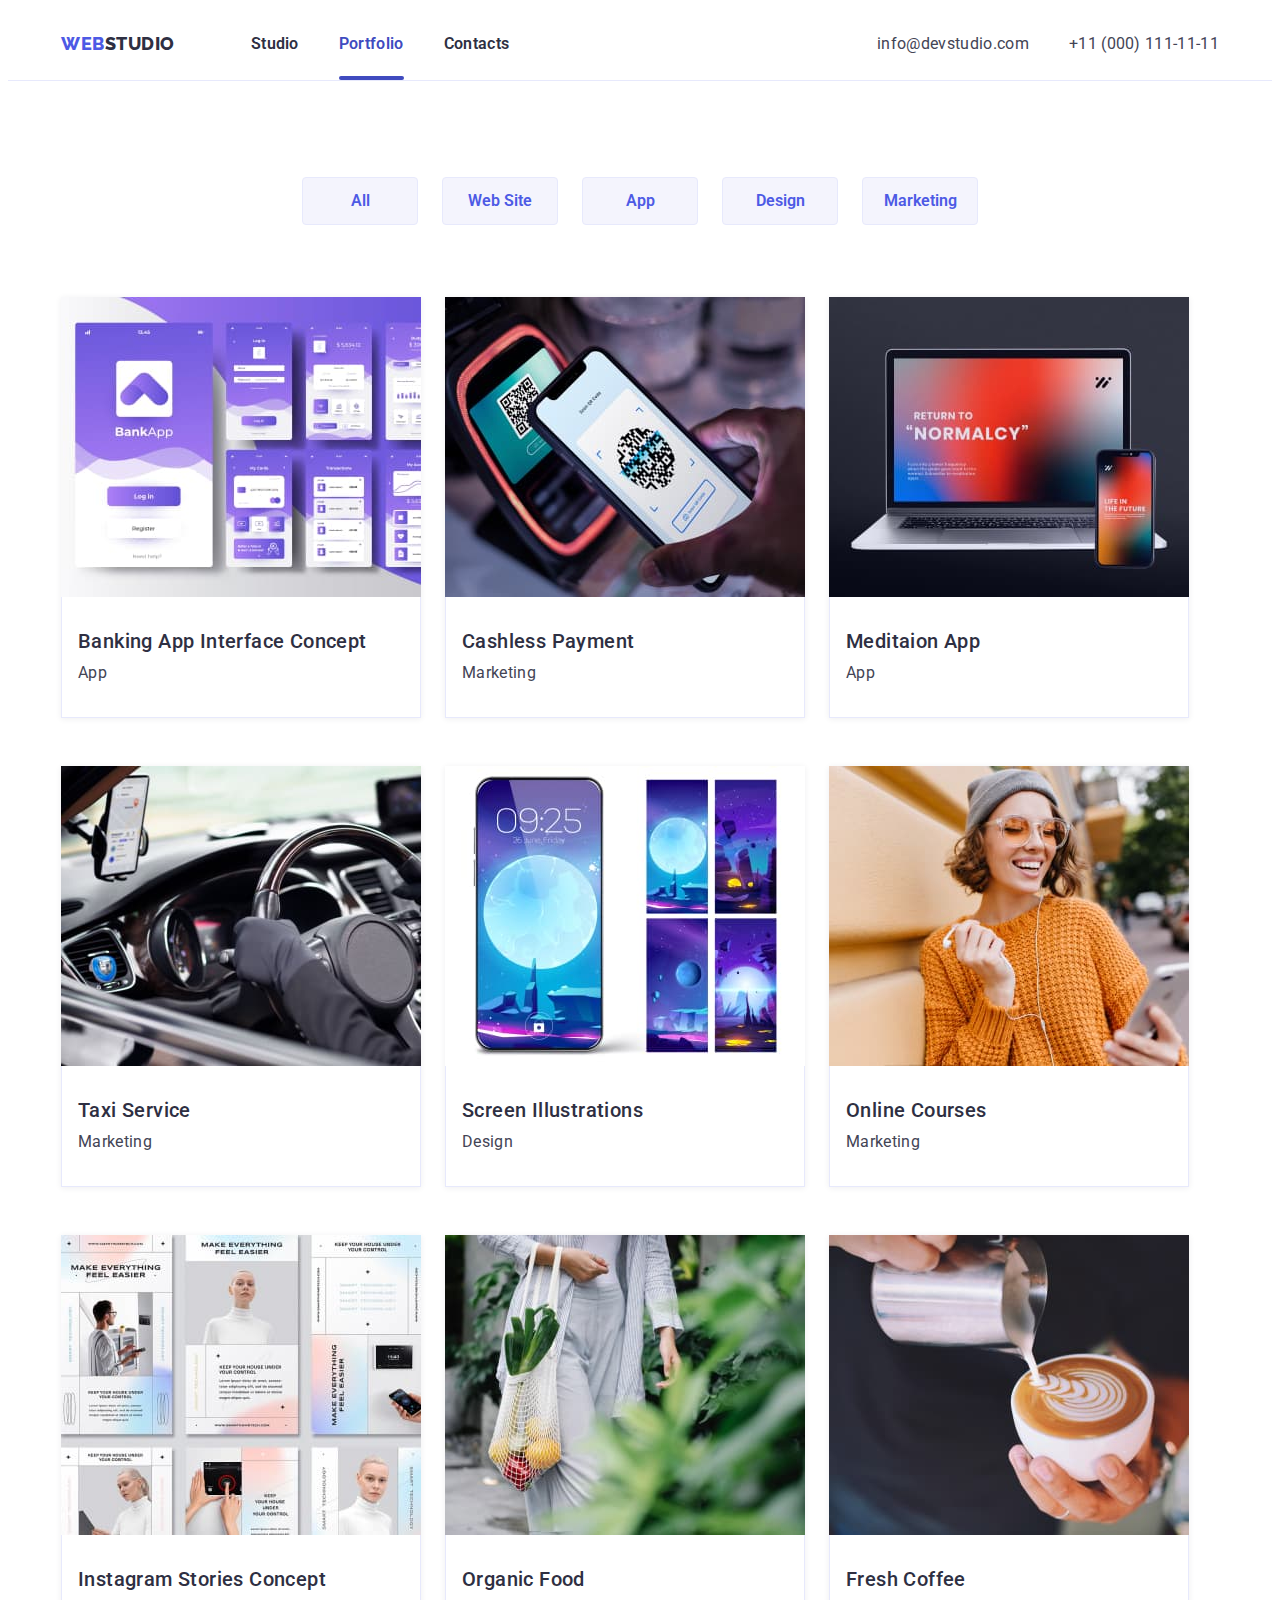
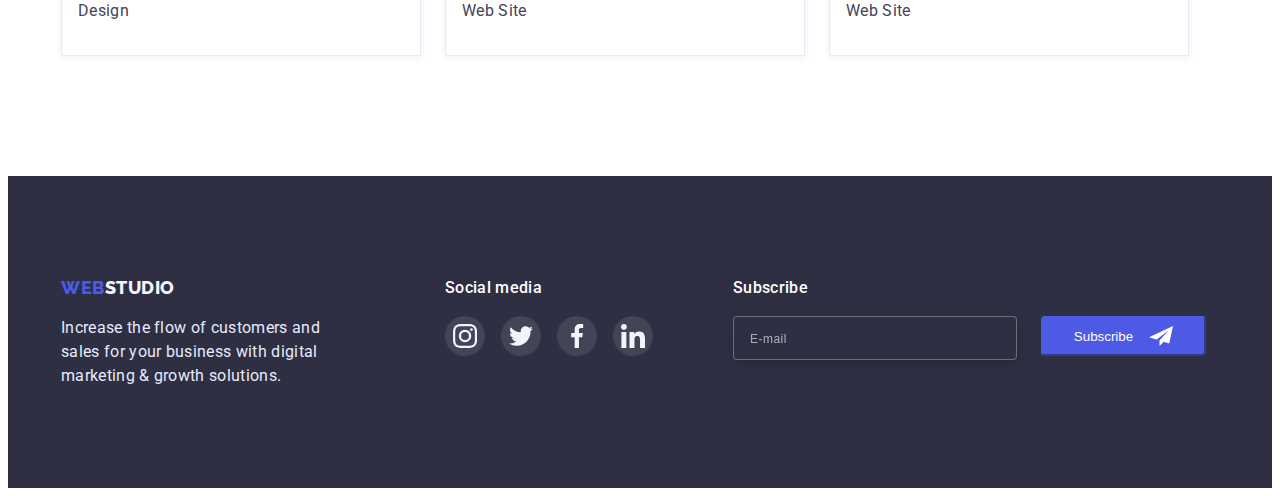
==== portfolio.html @ 74d28a70 "Initial commit" ====
<!DOCTYPE html>
<html lang="en">
  <head>
    <meta charset="UTF-8" />
    <meta http-equiv="X-UA-Compatible" content="IE=edge" />
    <meta name="viewport" content="width=device-width, initial-scale=1.0" />
    <title>Portfolio</title>
    <link rel="preconnect" href="https://fonts.googleapis.com" />
    <link rel="preconnect" href="https://fonts.gstatic.com" crossorigin />
    <link
      href="https://fonts.googleapis.com/css2?family=Raleway:wght@800&family=Roboto:wght@400;500;700;900&display=swap"
      rel="stylesheet"
    />
    <link
      rel="stylesheet"
      href="https://cdnjs.cloudflare.com/ajax/libs/modern-normalize/1.1.0/modern-normalize.min.css"
      integrity="sha512-wpPYUAdjBVSE4KJnH1VR1HeZfpl1ub8YT/NKx4PuQ5NmX2tKuGu6U/JRp5y+Y8XG2tV+wKQpNHVUX03MfMFn9Q=="
      crossorigin="anonymous"
      referrerpolicy="no-referrer"
    />
    <link rel="stylesheet" href="./css/styles.css" />
  </head>
  <body class="page-body">
    <header class="page-header">
      <div class="container header-box">
        <nav class="nav-list">
          <a class="logo-link link" href="./index.html"
            >Web<span class="studio-logo">Studio</span>
          </a>
          <ul class="header-list list">
            <li class="item"><a class="header-link link" href="./index.html">Studio</a></li>
            <li class="item">
              <a class="header-link link current" href="./portfolio.html">Portfolio</a>
            </li>
            <li class="item"><a class="header-link link" href="">Contacts</a></li>
          </ul>
        </nav>
        <ul class="header-list list">
          <li class="item">
            <a class="header-link-adress link" href="mailto:info@devstudio.com"
              >info@devstudio.com</a
            >
          </li>
          <li class="item">
            <a class="header-link-adress link" href="tel:110001111111">+11 (000) 111-11-11</a>
          </li>
        </ul>
      </div>
    </header>
    <main class="main-portfolio">
      <section class="portfolio">
        <div class="container">
          <h1 class="visually-hidden">Our Portfolio</h1>
          <ul class="portfolio-list pl-btn list">
            <li class="item-btn"><button class="portfolio-btn" type="button">All</button></li>
            <li class="item-btn"><button class="portfolio-btn" type="button">Web Site</button></li>
            <li class="item-btn"><button class="portfolio-btn" type="button">App</button></li>
            <li class="item-btn"><button class="portfolio-btn" type="button">Design</button></li>
            <li class="item-btn"><button class="portfolio-btn" type="button">Marketing</button></li>
          </ul>
          <ul class="portfolio-list pl-card list">
            <li class="item-card">
              <div class="img-overlay">
                <img
                  class="img-item"
                  src="./images/portfolio1.jpg"
                  alt=""
                  width="360"
                  height="300"
                />
                <p class="animation-card-text">
                  14 Stylish and User-Friendly App Design Concepts · Task Manager App · Calorie
                  Tracker App · Exotic Fruit Ecommerce App · Cloud Storage App
                </p>
              </div>
              <div class="card-text">
                <h2 class="portfolio-pgf">Banking App Interface Concept</h2>
                <p class="portfolio-text">App</p>
              </div>
            </li>
            <li class="item-card">
              <div class="img-overlay">
                <img
                  class="img-item"
                  src="./images/portfolio2.jpg"
                  alt=""
                  width="360"
                  height="300"
                />
                <p class="animation-card-text">
                  14 Stylish and User-Friendly App Design Concepts · Task Manager App · Calorie
                  Tracker App · Exotic Fruit Ecommerce App · Cloud Storage App
                </p>
              </div>
              <div class="card-text">
                <h2 class="portfolio-pgf">Cashless Payment</h2>
                <p class="portfolio-text">Marketing</p>
              </div>
            </li>
            <li class="item-card">
              <div class="img-overlay">
                <img
                  class="img-item"
                  src="./images/portfolio3.jpg"
                  alt=""
                  width="360"
                  height="300"
                />
                <p class="animation-card-text">
                  14 Stylish and User-Friendly App Design Concepts · Task Manager App · Calorie
                  Tracker App · Exotic Fruit Ecommerce App · Cloud Storage App
                </p>
              </div>
              <div class="card-text">
                <h2 class="portfolio-pgf">Meditaion App</h2>
                <p class="portfolio-text">App</p>
              </div>
            </li>
            <li class="item-card">
              <div class="img-overlay">
                <img
                  class="img-item"
                  src="./images/portfolio4.jpg"
                  alt=""
                  width="360"
                  height="300"
                />
                <p class="animation-card-text">
                  14 Stylish and User-Friendly App Design Concepts · Task Manager App · Calorie
                  Tracker App · Exotic Fruit Ecommerce App · Cloud Storage App
                </p>
              </div>
              <div class="card-text">
                <h2 class="portfolio-pgf">Taxi Service</h2>
                <p class="portfolio-text">Marketing</p>
              </div>
            </li>
            <li class="item-card">
              <div class="img-overlay">
                <img
                  class="img-item"
                  src="./images/portfolio5.jpg"
                  alt=""
                  width="360"
                  height="300"
                />
                <p class="animation-card-text">
                  14 Stylish and User-Friendly App Design Concepts · Task Manager App · Calorie
                  Tracker App · Exotic Fruit Ecommerce App · Cloud Storage App
                </p>
              </div>
              <div class="card-text">
                <h2 class="portfolio-pgf">Screen Illustrations</h2>
                <p class="portfolio-text">Design</p>
              </div>
            </li>
            <li class="item-card">
              <div class="img-overlay">
                <img
                  class="img-item"
                  src="./images/portfolio6.jpg"
                  alt=""
                  width="360"
                  height="300"
                />
                <p class="animation-card-text">
                  14 Stylish and User-Friendly App Design Concepts · Task Manager App · Calorie
                  Tracker App · Exotic Fruit Ecommerce App · Cloud Storage App
                </p>
              </div>
              <div class="card-text">
                <h2 class="portfolio-pgf">Online Courses</h2>
                <p class="portfolio-text">Marketing</p>
              </div>
            </li>
            <li class="item-card">
              <div class="img-overlay">
                <img
                  class="img-item"
                  src="./images/portfolio7.jpg"
                  alt=""
                  width="360"
                  height="300"
                />
                <p class="animation-card-text">
                  14 Stylish and User-Friendly App Design Concepts · Task Manager App · Calorie
                  Tracker App · Exotic Fruit Ecommerce App · Cloud Storage App
                </p>
              </div>
              <div class="card-text">
                <h2 class="portfolio-pgf">Instagram Stories Concept</h2>
                <p class="portfolio-text">Design</p>
              </div>
            </li>
            <li class="item-card">
              <div class="img-overlay">
                <img
                  class="img-item"
                  src="./images/portfolio8.jpg"
                  alt=""
                  width="360"
                  height="300"
                />
                <p class="animation-card-text">
                  14 Stylish and User-Friendly App Design Concepts · Task Manager App · Calorie
                  Tracker App · Exotic Fruit Ecommerce App · Cloud Storage App
                </p>
              </div>
              <div class="card-text">
                <h2 class="portfolio-pgf">Organic Food</h2>
                <p class="portfolio-text">Web Site</p>
              </div>
            </li>
            <li class="item-card">
              <div class="img-overlay">
                <img
                  class="img-item"
                  src="./images/portfolio9.jpg"
                  alt=""
                  width="360"
                  height="300"
                />
                <p class="animation-card-text">
                  14 Stylish and User-Friendly App Design Concepts · Task Manager App · Calorie
                  Tracker App · Exotic Fruit Ecommerce App · Cloud Storage App
                </p>
              </div>
              <div class="card-text">
                <h2 class="portfolio-pgf">Fresh Coffee</h2>
                <p class="portfolio-text">Web Site</p>
              </div>
            </li>
          </ul>
        </div>
      </section>
    </main>
    <footer class="page-footer">
      <div class="container container-footer">
        <div class="footer-item">
          <a class="link link-footer" href="./index.html"
            >Web<span class="studio-logo-fot">Studio</span></a
          >
          <p class="footer-text">
            Increase the flow of customers and sales for your business with digital marketing &
            growth solutions.
          </p>
        </div>

        <div class="soc-box-footer">
          <h2 class="soc-text">Social media</h2>
          <ul class="team-list-link-footer list">
            <li class="list-item-svg-footer">
              <a class="list-link-svg-footer" href="">
                <svg class="team-svg-footer" width="24" height="24">
                  <use
                    class="team-svg-icon-footer"
                    href="./images/symbol-defs.svg#icon-instagram"
                  ></use>
                </svg>
              </a>
            </li>
            <li class="list-item-svg-footer">
              <a class="list-link-svg-footer" href="">
                <svg class="team-svg-footer" width="24" height="24">
                  <use
                    class="team-svg-icon-footer"
                    href="./images/symbol-defs.svg#icon-twitter"
                  ></use>
                </svg>
              </a>
            </li>
            <li class="list-item-svg-footer">
              <a class="list-link-svg-footer" href="">
                <svg class="team-svg-footer" width="24" height="24">
                  <use
                    class="team-svg-icon-footer"
                    href="./images/symbol-defs.svg#icon-facebook"
                  ></use>
                </svg>
              </a>
            </li>
            <li class="list-item-svg-footer">
              <a class="list-link-svg-footer" href="">
                <svg class="team-svg-footer" width="24" height="24">
                  <use
                    class="team-svg-icon-footer"
                    href="./images/symbol-defs.svg#icon-linkedin"
                  ></use>
                </svg>
              </a>
            </li>
          </ul>
        </div>
        <div class="sub-container">
          <form class="sub-form">
            <label for="subscribe" class="sub-text">Subscribe</label>
            <div class="sub-container-btn">
              <input
                type="email"
                class="sub-input"
                name="user-email"
                placeholder="E-mail"
                id="subscribe"
                required
              />
              <button class="sub-button" type="submit">
                Subscribe
                <svg class="sub-svg" width="24" height="24">
                  <use class="sub-use" href="./images/symbol-defs.svg#icon-frame"></use>
                </svg>
              </button>
            </div>
          </form>
        </div>
      </div>
    </footer>
  </body>
</html>
---- css/styles.css ----
:root {
  --main-light-color: #ffffff;
  --main-p-color: #434455;
  --main-text-color: #212121;
  --main-logo-color1: #2e2f42;
  --main-logo-color2: #4d5ae5;
  --main-hero-color: #2e2f42;
  --main-comand-bg-color: #f4f4fd;
  --main-button-color: #4d5ae5;
  --main-box-shadow-color: rgba(0, 0, 0, 0.15);
  /* --main-contact-color: rgba(255, 255, 255, 0.6); */
  --footer-text-color: #e7e9fc;
  --main-btn-color-2: #404bbf;
  --main-border-header: #e7e9fc;
  --main-item-color: #8e8f99;
  --timing-function: cubic-bezier(0.4, 0, 0.2, 1);
}

p,
h1,
h2,
h3,
h4,
h5,
h6 {
  margin: 0;
}

ul,
ol {
  margin: 0;
  padding: 0;
  letter-spacing: none;
}

img {
  display: block;
  max-width: 100%;
  height: auto;
}

button {
  cursor: pointer;
}

.list {
  list-style: none;
}

.link {
  text-decoration: none;
  transition: color 250ms var(--timing-function);
}
.link:hover,
.link:focus {
  color: var(--main-btn-color-2);
}

/* body */
.page-body {
  font-family: 'Roboto', sans-serif;
  color: var(--main-p-color);
  background-color: var(--main-light-color);
}
/* header */
.container {
  width: 1158px;
  padding-left: 15px;
  padding-right: 15px;
  margin: 0 auto;
}

.header-box {
  display: flex;
  align-items: center;
  margin-left: auto;
  justify-content: space-between;
}

.logo-link {
  font-family: 'Raleway', sans-serif;
  font-weight: 800;
  font-size: 18px;
  line-height: 1.33;
  display: flex;
  letter-spacing: 0.03em;
  text-transform: uppercase;
  color: var(--main-logo-color2);
  margin-right: 76px;
}

.studio-logo {
  color: var(--main-logo-color1);
}
.studio-logo-fot {
  color: var(--main-comand-bg-color);
}
.page-header {
  border-bottom: 1px solid var(--main-border-header);
}
.nav-list {
  display: flex;
  align-items: center;
}
.logo-link {
  padding-top: 24px;
  padding-bottom: 24px;
}
.header-list {
  display: flex;
  justify-content: space-between;
}

.item:not(:last-child) {
  margin-right: 40px;
}
.header-link {
  font-weight: 600;
  font-size: 16px;
  line-height: 1.5;
  letter-spacing: 0.02em;
  color: var(--main-logo-color1);
  flex: none;
  order: 1;
  flex-grow: 0;
  display: block;
  padding-top: 24px;
  padding-bottom: 24px;
  position: relative;
}

.header-link.current {
  color: var(--main-btn-color-2);
}

.header-link.current::after {
  content: '';
  width: 100%;
  height: 4px;

  background-color: var(--main-btn-color-2);
  display: block;
  border-radius: 2px;
  position: absolute;
  left: 0;
  bottom: 0;
}

.header-link-adress {
  font-weight: 400;
  font-size: 16px;
  line-height: 1.5;
  letter-spacing: 0.02em;
  color: var(--main-p-color);
  display: block;
  padding-top: 24px;
  padding-bottom: 24px;
}

/* main */

.hero {
  padding-top: 188px;
  padding-bottom: 188px;
  max-width: 1440px;
  height: 600px;
  margin: 0 auto;
  background-image: linear-gradient(rgba(46, 47, 66, 0.7), rgba(46, 47, 66, 0.7)),
    url(../images/hero-image.jpg);
  background-repeat: no-repeat;
  background-size: cover;
  background-position: center;
}
.hero-title {
  font-weight: 500;
  font-size: 56px;
  line-height: 1.07;

  color: var(--main-light-color);

  margin-bottom: 48px;
  margin-left: auto;
  margin-right: auto;
  width: 494px;

  text-align: center;
  letter-spacing: 0.02em;
}

.hero-btn {
  font-family: inherit;
  background: var(--main-button-color);
  box-shadow: 0px 4px 4px rgba(0, 0, 0, 0.15);
  border-radius: 4px;

  font-weight: 600;
  font-size: 16px;
  line-height: 1.19;
  display: flex;
  align-items: center;

  letter-spacing: 0.04em;
  color: var(--main-light-color);
  flex: none;
  order: 0;
  flex-grow: 0;

  display: flex;
  flex-direction: row;
  align-items: flex-start;
  padding: 16px 32px;
  gap: 10px;
  margin: 0 auto;

  border-color: var(--main-button-color);

  box-shadow: 0px 4px 4px rgba(0, 0, 0, 0.15);
  transition: background-color 250ms var(--timing-function), color 250ms var(--timing-function),
    box-shadow 250ms var(--timing-function), border-color 250ms var(--timing-function);
}
.hero-btn:hover,
.hero-btn:focus {
  background-color: var(--main-btn-color-2);
  color: var(--main-light-color);
  cursor: pointer;
  border-color: var(--main-btn-color-2);
  box-shadow: 0px 1px 6px rgba(46, 47, 66, 0.08), 0px 1px 1px rgba(46, 47, 66, 0.16),
    0px 2px 1px rgba(46, 47, 66, 0.08);
}

.hero-btn:active {
  background-color: var(--main-btn-color-2);
  border-color: var(--main-btn-color-2);
  box-shadow: 0px 4px 4px rgba(0, 0, 0, 0.15);
}

.values {
  padding-top: 120px;
  padding-bottom: 120px;
}

.values-container {
  margin: 0 auto;
}

.visually-hidden {
  position: absolute;
  white-space: nowrap;
  width: 1px;
  height: 1px;
  overflow: hidden;
  border: 0;
  padding: 0;
  clip: rect(0 0 0 0);
  clip-path: inset(50%);
  margin: -1px;
}
.values-list {
  display: flex;
  gap: 24px;
}
.valyes-paragraf {
  font-weight: 500;
  font-size: 20px;
  line-height: 1.2;
  letter-spacing: 0.02em;
  color: var(--main-logo-color1);
  flex: none;
  order: 0;
  flex-grow: 0;
  margin-bottom: 8px;
  margin-top: 8px;
}
.values-text {
  font-weight: 400;
  font-size: 16px;
  line-height: 1.5;
  letter-spacing: 0.02em;
  color: var(--main-p-color);
  flex: none;
  order: 1;
  flex-grow: 0;
  width: 264px;
}

.values-svg {
  width: 264px;
  height: 112px;
  left: 0px;
  top: 0px;
  background: var(--main-comand-bg-color);
  border-radius: 4px;
  margin: 0 auto;
  padding: 24px 102px;
}

.work {
  padding-bottom: 120px;
}
.work-title {
  font-weight: 600;
  font-size: 36px;
  line-height: 1.11;
  text-align: center;
  letter-spacing: 0.02em;
  text-transform: capitalize;
  color: var(--main-logo-color1);
  margin-bottom: 72px;
}
.work-list {
  display: flex;
  gap: 24px;
}
.team {
  background: var(--main-comand-bg-color);
  padding-top: 120px;
  padding-bottom: 120px;
}

.list-item {
  background-color: var(--main-light-color);
  box-shadow: 0px 1px 6px rgba(46, 47, 66, 0.08), 0px 1px 1px rgba(46, 47, 66, 0.16),
    0px 2px 1px rgba(46, 47, 66, 0.08);
  border-radius: 0px 0px 4px 4px;
}
.team-title {
  font-weight: 700;
  font-size: 36px;
  line-height: 1.11;
  text-align: center;
  letter-spacing: 0.02em;
  text-transform: capitalize;
  color: var(--main-logo-color1);
  margin-bottom: 72px;
}
.tem-list {
  display: flex;
  gap: 24px;
}
.team-paragraf {
  font-weight: 500;
  font-size: 20px;
  line-height: 1.2;
  letter-spacing: 0.02em;
  text-transform: capitalize;
  color: var(--main-logo-color1);
  margin-bottom: 8px;
}
.team-text {
  font-weight: 400;
  font-size: 16px;
  line-height: 1.5;
  letter-spacing: 0.02em;
  color: var(--main-p-color);
  margin-bottom: 8px;
}

.team-box {
  text-align: center;
  margin-top: 32px;
  margin-bottom: 32px;
}

.team-list-link {
  display: flex;
  justify-content: center;
  gap: 24px;
}

.list-item-svg {
  height: 40px;
  width: 40px;
}

.list-link-svg {
  width: 100%;
  height: 100%;
  border-radius: 50%;
  background-color: var(--main-button-color);
  display: flex;
  align-items: center;
  justify-content: center;
  transition: background-color 250ms var(--timing-function);
}

.list-link-svg:hover,
.list-link-svg:focus {
  background-color: var(--main-btn-color-2);
}

.customers {
  padding-top: 130px;
  padding-bottom: 120px;
}
.customers-title {
  font-weight: 700;
  font-size: 36px;
  line-height: 1.11;
  text-align: center;
  letter-spacing: 0.02em;
  text-transform: capitalize;
  color: var(--main-logo-color1);
  margin-bottom: 72px;
}
.customers-list {
  display: flex;
  justify-content: center;
  gap: 24px;
}
.customers-item {
  width: 168px;
  height: 88px;
}

.customers-link {
  width: 100%;
  height: 100%;
  display: flex;
  align-items: center;
  justify-content: center;
  fill: var(--main-item-color);
  transition: fill 250ms var(--timing-function), border-color 250ms var(--timing-function);
  border: 1px solid #8e8f99;
  border-radius: 4px;
}

.customers-link:hover,
.customers-link:focus {
  fill: var(--main-logo-color2);
  border: 1px solid var(--main-logo-color2);
}

/* footer */

.container-footer {
  display: flex;
}
.page-footer {
  background: var(--main-hero-color);
  padding-top: 100px;
  padding-bottom: 100px;
}

.link-footer {
  margin-bottom: 16px;
  font-family: 'Raleway', sans-serif;
  font-weight: 800;
  font-size: 18px;
  line-height: 1.33;
  display: flex;
  letter-spacing: 0.03em;
  text-transform: uppercase;
  color: var(--main-logo-color2);
}
.footer-text {
  font-weight: 400;
  font-size: 16px;
  line-height: 1.5;
  letter-spacing: 0.02em;
  color: var(--footer-text-color);
  width: 264px;
}

.soc-box-footer {
  margin-left: 120px;
}

.soc-text {
  font-weight: 500;
  font-size: 16px;
  line-height: 1.5;
  letter-spacing: 0.02em;
  color: var(--main-light-color);
  display: block;
  margin-bottom: 16px;
}

.team-list-link-footer {
  display: flex;
  justify-content: center;
  gap: 16px;
}

.list-item-svg-footer {
  height: 40px;
  width: 40px;
}

.list-link-svg-footer {
  width: 100%;
  height: 100%;
  border-radius: 50%;
  background-color: rgba(255, 255, 255, 0.1);
  display: flex;
  align-items: center;
  justify-content: center;
  transition: background-color 250ms var(--timing-function);
}

.list-link-svg-footer:hover,
.list-link-svg-footer:focus {
  background-color: #31d0aa;
}

.sub-text {
  font-style: normal;
  font-weight: 500;
  font-size: 16px;
  line-height: 1.5;
  letter-spacing: 0.02em;
  color: #ffffff;
  
}

.sub-container {
  margin-left: 80px;
}

.sub-input {
  width: 264px;
  height: 40px;
  border: 1px solid rgba(255, 255, 255, 0.3);
  filter: drop-shadow(0px 4px 4px rgba(0, 0, 0, 0.15));
  border-radius: 4px;
  background-color: var(--main-hero-color);
  outline: none;
  padding-left: 16px;
  color: #ffffff;
}

.sub-input::placeholder {
  font-style: normal;
  font-weight: 400;
  font-size: 12px;
  line-height: 24px;
  display: flex;
  align-items: center;
  letter-spacing: 0.04em;
  color: rgba(255, 255, 255, 0.6);
}

.sub-button {
  width: 165px;
  height: 40px;
  background: var(--main-button-color);
  border-color: var(--main-button-color);
  border-radius: 4px;
  color: #ffffff;
  fill: #ffffff;
  margin-left: 24px;
  display: flex;
  flex-direction: row;
  justify-content: center;
  align-items: center;
  gap: 16px;
  transition: background-color 250ms var(--timing-function),
    border-color 250ms var(--timing-function);
}

.sub-button:hover,
.sub-button:focus {
  background-color: var(--main-btn-color-2);
  cursor: pointer;
  border-color: var(--main-btn-color-2);
}

.sub-container-btn {
  display: flex;
  margin-top: 16px;
}

/* portfolio */

.portfolio {
  padding-top: 96px;
  padding-bottom: 120px;
}

.pl-btn {
  display: flex;

  justify-content: center;
  gap: 24px;
  margin-bottom: 72px;
}

.pl-card {
  display: flex;
  column-gap: 24px;
  row-gap: 48px;
  flex-wrap: wrap;
}

.portfolio-btn {
  font-family: inherit;
  background: var(--main-comand-bg-color);
  border-color: var(--main-comand-bg-color);
  border: 1px solid var(--main-border-header);
  border-radius: 4px;
  flex: none;
  order: 1;
  flex-grow: 0;
  color: var(--main-logo-color2);
  font-weight: 600;
  font-size: 16px;
  line-height: 1.5;

  display: flex;
  flex-direction: row;
  justify-content: center;
  align-items: center;
  padding: 12px 24px;

  width: 116px;
  height: 48px;
  transition: background-color 250ms var(--timing-function), color 250ms var(--timing-function),
    box-shadow 250ms var(--timing-function), border-color 250ms var(--timing-function);
}

.portfolio-btn:hover,
.portfolio-btn:focus {
  background-color: var(--main-button-color);
  color: var(--main-light-color);
  cursor: pointer;
  box-shadow: 0px 3px 1px rgba(0, 0, 0, 0.1), 0px 2px 1px rgba(0, 0, 0, 0.08),
    0px 2px 2px rgba(0, 0, 0, 0.12);
  border-color: var(--main-button-color);
}

.portfolio-pgf {
  font-weight: 500;
  font-size: 20px;
  line-height: 1.2;
  letter-spacing: 0.02em;
  color: var(--main-logo-color1);
  flex: none;
  order: 0;
  flex-grow: 0;
  margin-bottom: 8px;
}
.portfolio-text {
  font-weight: 400;
  font-size: 16px;
  line-height: 1.5;
  letter-spacing: 0.02em;
  color: var(--main-p-color);
  flex: none;
  order: 1;
  flex-grow: 0;
}

.item-card {
  background-color: --main-light-color;
  box-shadow: 0px 1px 6px rgba(46, 47, 66, 0.08);
  cursor: pointer;
  transition: box-shadow 250ms var(--timing-function);
}

.item-card:hover,
.item-card:focus {
  box-shadow: 0px 1px 6px rgba(46, 47, 66, 0.08), 0px 1px 1px rgba(46, 47, 66, 0.16),
    0px 2px 1px rgba(46, 47, 66, 0.08);
}

.img-overlay {
  position: relative;
  overflow: hidden;
}

.animation-card-text {
  font-style: normal;
  height: 100%;
  width: 100%;
  font-size: 16px;
  line-height: 1.5;
  letter-spacing: 0.02em;
  color: var(--main-comand-bg-color);

  position: absolute;
  left: 0px;
  top: 0px;

  background-color: var(--main-button-color);
  background-blend-mode: soft-light;
  mix-blend-mode: normal;
  padding-top: 40px;
  padding-left: 32px;
  padding-bottom: 164px;
  padding-right: 32px;
  transform: translateY(100%);
  transition: transform 250ms var(--timing-function);
}

.item-card:hover .animation-card-text {
  transform: translateY(0%);
}

.card-text {
  padding: 32px 16px;
  border: 1px solid var(--main-border-header);
  border-top: none;
}

.item-card .img-item {
  overflow: hidden;
}

/* модальне вікно */

.backdrop {
  position: fixed;
  top: 0;
  width: 100%;
  height: 100%;
  background: rgba(46, 47, 66, 0.4);
  transition: opacity 300ms linear, visibility 300ms linear;
}

.modal {
  position: absolute;
  top: 50%;
  left: 50%;
  width: 408px;
  min-height: 576px;
  background: #fcfcfc;
  box-shadow: 0px 1px 1px rgba(0, 0, 0, 0.14), 0px 1px 3px rgba(0, 0, 0, 0.12),
    0px 2px 1px rgba(0, 0, 0, 0.2);
  border-radius: 4px;
  transform: translate(-50%, -50%) scale(1);
  transition: transform 300ms linear;
  padding: 24px;
}

.backdrop.is-hidden .modal {
  transform: translate(-50%, -50%) scale(0);
}

.modal-close {
  background: #e7e9fc;
  border: 1px solid rgba(0, 0, 0, 0.1);
  border-radius: 50%;
  display: block;
  margin-left: auto;
  margin-bottom: 24px;
  display: flex;
  align-items: center;
  justify-content: center;
  width: 24px;
  height: 24px;
  transition: background-color 250ms var(--timing-function);
}

.modal-close:hover,
.modal-close:focus {
  background-color: var(--main-btn-color-2);
  border: none;
}

.modal-close:hover > .modal-svg {
  fill: #ffffff;
}

.modal-svg {
  fill: #000;
  transition: fill 250ms var(--timing-function);
}

.is-hidden {
  opacity: 0;
  visibility: hidden;
  pointer-events: none;
}

.modal-title {
  font-style: normal;
  font-weight: 500;
  font-size: 16px;
  line-height: 1.5;
  text-align: center;
  letter-spacing: 0.02em;
  color: var(--main-hero-color);
  margin-bottom: 14px;
}

.modal-field {
  margin-bottom: 8px;
}

.input-wrap {
  position: relative;
}

.modal-input {
  width: 100%;
  height: 40px;
  background-color: transparent;
  border: 1px solid rgba(33, 33, 33, 0.2);
  border-radius: 4px;
  padding-left: 38px;
  outline: none;
  transition: border-color 250ms var(--timing-function);
}

.modal-comet {
  width: 100%;
  height: 120px;
  background-color: transparent;
  border: 1px solid rgba(33, 33, 33, 0.2);
  border-radius: 4px;
  padding-left: 16px;
  padding-top: 8px;
  outline: none;
  resize: none;
  transition: border-color 250ms var(--timing-function);
}

.modal-comet::placeholder {
  font-size: 12px;
  line-height: 1.33;
  letter-spacing: 0.04em;
  color: rgba(117, 117, 117, 0.5);
}

.modal-input:focus {
  border-color: var(--main-button-color);
}

.modal-input:focus + .input-icon {
  fill: var(--main-button-color);
}

.modal-comet:focus {
  border-color: var(--main-button-color);
}

.input-icon {
  position: absolute;
  left: 16px;
  top: 50%;
  transform: translateY(-50%);
  transition: fill 250ms var(--timing-function);
}

.input-text {
  font-weight: 400;
  font-size: 12px;
  line-height: 1.33;
  letter-spacing: 0.04em;
  color: var(--main-item-color);
}

.input-item {
  display: inline-block;
  font-style: normal;
  font-weight: 400;
  font-size: 12px;
  line-height: 1.17;
  letter-spacing: 0.01em;
  color: var(--main-item-color);
  margin-bottom: 4px;
}

.accept-text {
  display: flex;
  align-items: center;
  font-style: normal;
  font-weight: 400;
  font-size: 12px;
  line-height: 1.33;
  letter-spacing: 0.04em;
  color: #757575;
  margin-bottom: 24px;
}

.accept-text-span {
  width: 16px;
  height: 16px;
  border: 1.25px solid #2e2f42;
  border-radius: 2px;
  display: flex;
  justify-content: center;
  align-items: center;
  margin-right: 8px;
  fill: transparent;
}

.accept-input:checked + .accept-text span {
  background-color: var(--main-btn-color-2);
  border: none;
  fill: var(--main-comand-bg-color);
}

.accept-link {
  margin-left: 5px;
  color: var(--main-button-color);
}

.container-modal-btn {
  display: flex;
  justify-content: center;
}

.modal-button {
  width: 169px;
  height: 56px;

  background: var(--main-button-color);
  box-shadow: 0px 4px 4px rgba(0, 0, 0, 0.15);
  border-radius: 4px;
  border-color: var(--main-button-color);

  font-style: normal;
  font-weight: 500;
  font-size: 16px;
  line-height: 1.5;
  display: flex;
  align-items: center;
  text-align: center;
  justify-content: center;
  letter-spacing: 0.04em;
  color: #ffffff;

  transition: background-color 250ms var(--timing-function), color 250ms var(--timing-function),
    box-shadow 250ms var(--timing-function), border-color 250ms var(--timing-function);
}

.modal-button:hover,
.modal-button:focus {
  background-color: var(--main-btn-color-2);
  color: var(--main-light-color);
  cursor: pointer;
  border-color: var(--main-btn-color-2);
  box-shadow: 0px 1px 6px rgba(46, 47, 66, 0.08), 0px 1px 1px rgba(46, 47, 66, 0.16),
    0px 2px 1px rgba(46, 47, 66, 0.08);
}
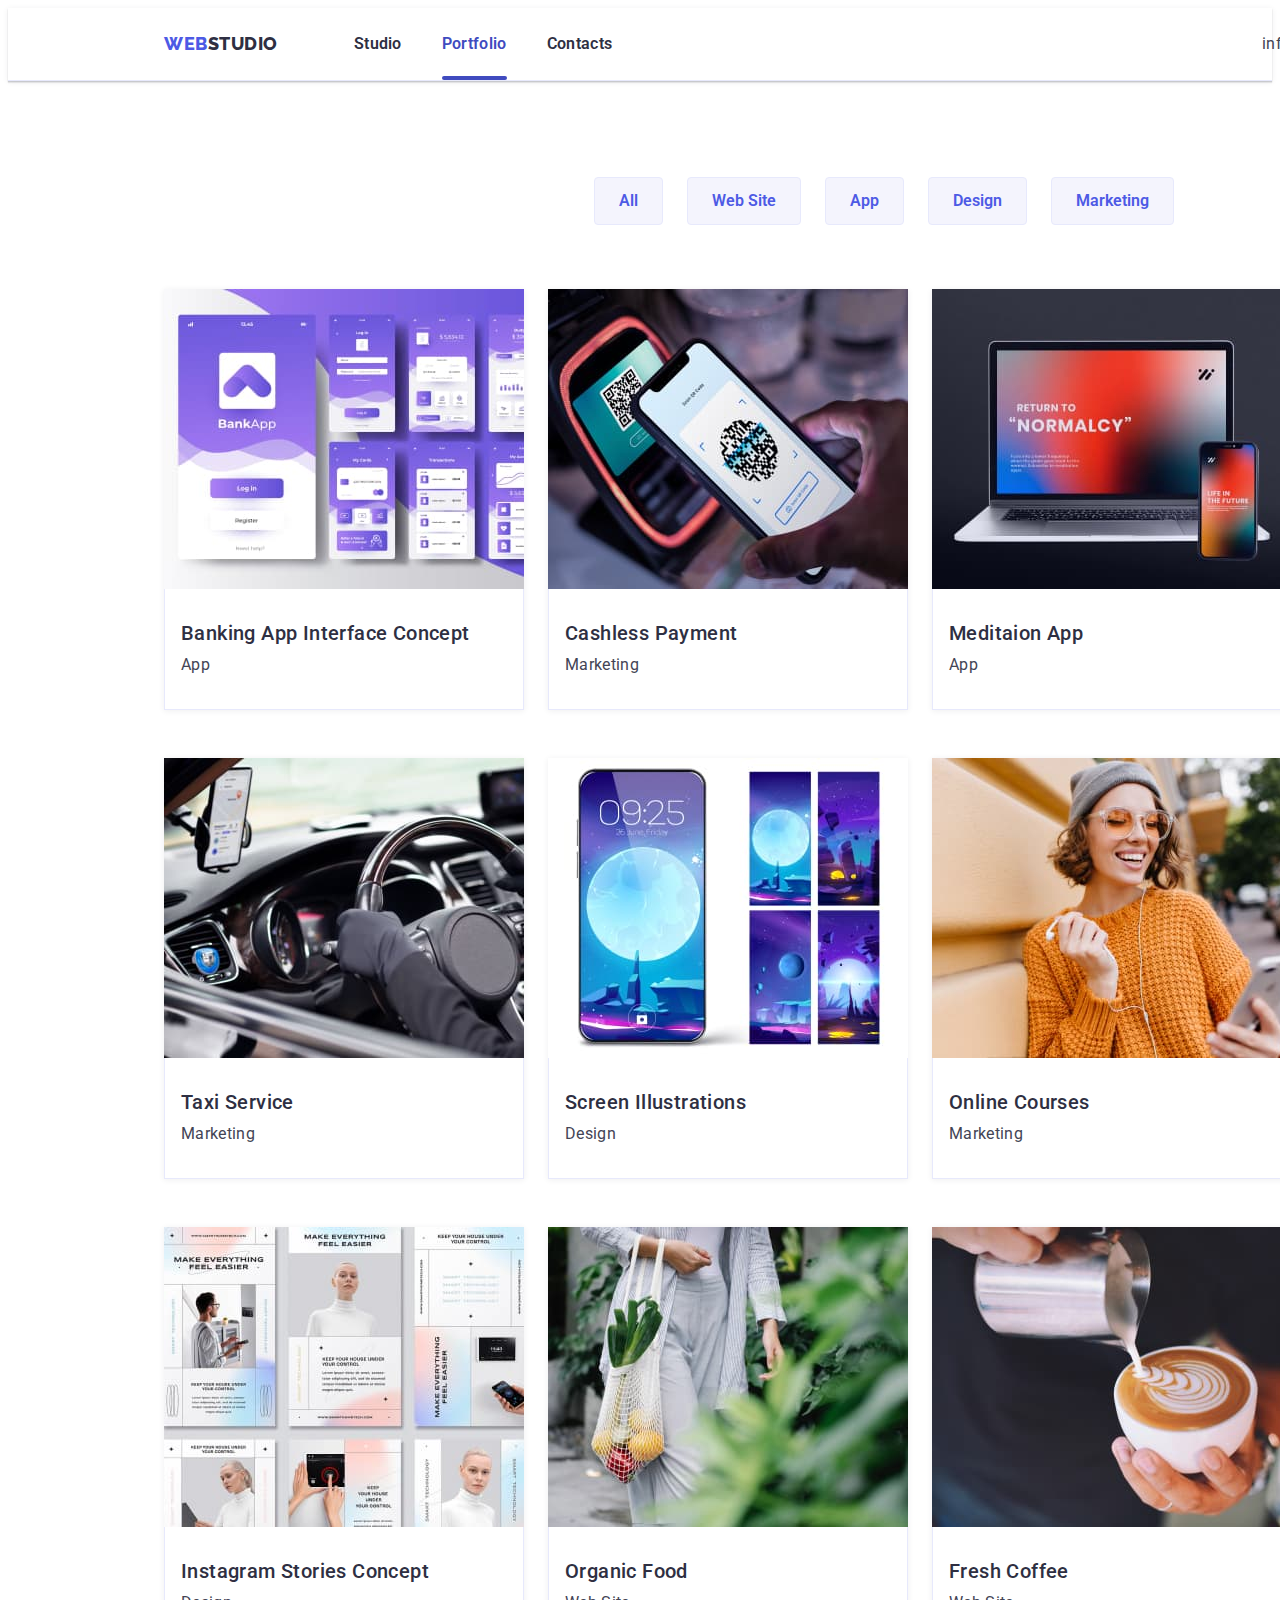
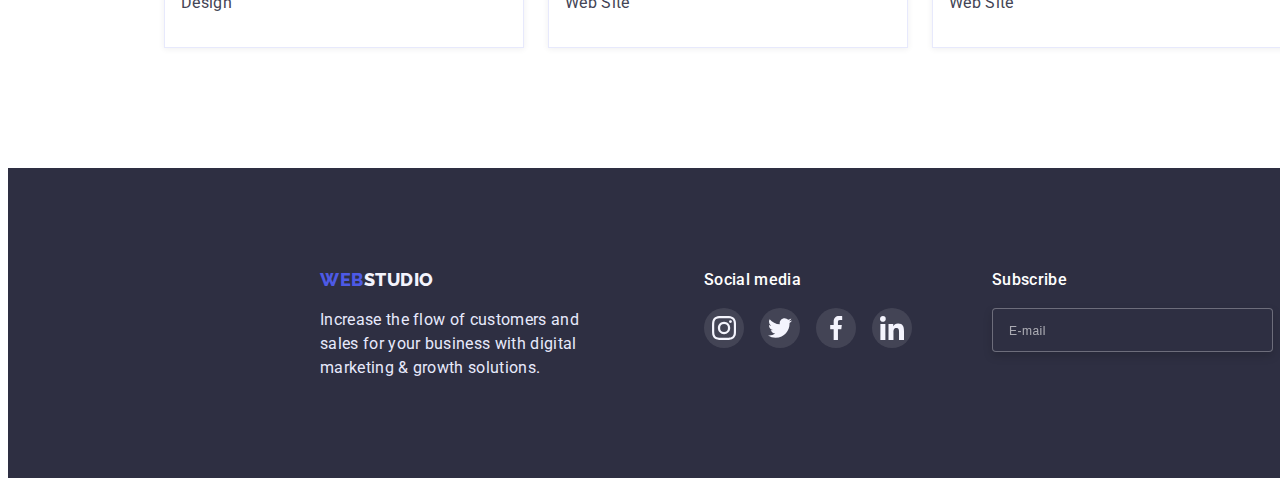
==== commit e97281da: "DZ7 porf" ====
--- a/portfolio.html
+++ b/portfolio.html
@@ -19,23 +19,26 @@
       referrerpolicy="no-referrer"
     />
     <link rel="stylesheet" href="./css/styles.css" />
+    <link rel="stylesheet" href="./css/mobile.css" />
+    <link rel="stylesheet" href="./css/tablet.css" />
+    <link rel="stylesheet" href="./css/desktop.css" />
   </head>
   <body class="page-body">
     <header class="page-header">
       <div class="container header-box">
-        <nav class="nav-list">
+        <div class="box-logo">
           <a class="logo-link link" href="./index.html"
             >Web<span class="studio-logo">Studio</span>
           </a>
+        </div>
+        <nav class="nav-list">
           <ul class="header-list list">
             <li class="item"><a class="header-link link" href="./index.html">Studio</a></li>
-            <li class="item">
-              <a class="header-link link current" href="./portfolio.html">Portfolio</a>
-            </li>
+            <li class="item"><a class="header-link link current" href="./portfolio.html">Portfolio</a></li>
             <li class="item"><a class="header-link link" href="">Contacts</a></li>
           </ul>
         </nav>
-        <ul class="header-list list">
+        <ul class="header-list header-list-colum list">
           <li class="item">
             <a class="header-link-adress link" href="mailto:info@devstudio.com"
               >info@devstudio.com</a
@@ -43,6 +46,84 @@
           </li>
           <li class="item">
             <a class="header-link-adress link" href="tel:110001111111">+11 (000) 111-11-11</a>
+          </li>
+        </ul>
+        <button type="button" class="mobile-menu-open js-open-menu is-open">
+          <svg class="mobile-menu-open-icon" width="32" height="22">
+            <use href="./images/symbol-defs.svg#icon-hamburger"></use>
+          </svg>
+        </button>
+      </div>
+
+      <!-- ---MOBILE MENU------- -->
+
+      <div class="momile-menu js-menu-container">
+        <button type="button" class="mobile-menu-close-btn js-close-menu">
+          <svg class="mobile-menu-close-btn-icon" width="8" height="8">
+            <use href="./images/symbol-defs.svg#icon-close"></use>
+          </svg>
+        </button>
+        <ul class="header-list-mobile list">
+          <li class="item-mobile-link">
+            <a class="header-link-mobile link" href="./index.html">Studio</a>
+          </li>
+          <li class="item-mobile-link">
+            <a class="header-link-mobile link" href="./portfolio.html">Portfolio</a>
+          </li>
+          <li class="item-mobile-link"><a class="header-link-mobile link" href="">Contacts</a></li>
+        </ul>
+        <ul class="header-list-mobile list">
+          <li class="item-mobile-link-contacts">
+            <a class="header-link-adress-mobile link-mobail-tel link" href="tel:110001111111"
+              >+11 (000) 111-11-11</a
+            >
+          </li>
+          <li class="item-mobile-link-contacts">
+            <a class="header-link-adress-mobile link" href="mailto:info@devstudio.com"
+              >info@devstudio.com</a
+            >
+          </li>
+        </ul>
+        <ul class="team-list-link-mobile list">
+          <li class="list-item-svg-mobile">
+            <a class="list-link-svg-mobile" href="">
+              <svg class="team-svg-mobile" width="24" height="24">
+                <use
+                  class="team-svg-icon-mobile"
+                  href="./images/symbol-defs.svg#icon-instagram"
+                ></use>
+              </svg>
+            </a>
+          </li>
+          <li class="list-item-svg-mobile">
+            <a class="list-link-svg-mobile" href="">
+              <svg class="team-svg-mobile" width="24" height="24">
+                <use
+                  class="team-svg-icon-mobile"
+                  href="./images/symbol-defs.svg#icon-twitter"
+                ></use>
+              </svg>
+            </a>
+          </li>
+          <li class="list-item-svg-mobile">
+            <a class="list-link-svg-mobile" href="">
+              <svg class="team-svg-mobile" width="24" height="24">
+                <use
+                  class="team-svg-icon-mobile"
+                  href="./images/symbol-defs.svg#icon-facebook"
+                ></use>
+              </svg>
+            </a>
+          </li>
+          <li class="list-item-svg-mobile">
+            <a class="list-link-svg-mobile" href="">
+              <svg class="team-svg-mobile" width="24" height="24">
+                <use
+                  class="team-svg-icon-mobile"
+                  href="./images/symbol-defs.svg#icon-linkedin"
+                ></use>
+              </svg>
+            </a>
           </li>
         </ul>
       </div>
@@ -61,13 +142,28 @@
           <ul class="portfolio-list pl-card list">
             <li class="item-card">
               <div class="img-overlay">
-                <img
-                  class="img-item"
-                  src="./images/portfolio1.jpg"
-                  alt=""
-                  width="360"
-                  height="300"
-                />
+                <picture>
+                  <source
+                    srcset="./images/portfolio1.jpg 1x, ./images/portfolio1-2x.jpg 2x"
+                    media="(min-width: 1200px)"
+                  />
+                  <source
+                    srcset="./images/portfolio1-tab.jpg 1x, ./images/portfolio1-tab-2x.jpg 2x"
+                    media="(min-width: 768px)"
+                  />
+                  <source
+                    srcset="./images/portfolio1-mob.jpg 1x, ./images/portfolio1-mob-2x.jpg 2x"
+                    media="(min-width: 320px)"
+                  />
+                  <img
+                    class="img-item"
+                    src="./images/portfolio1.jpg"
+                    alt=""
+                    width="396"
+                    height="300"
+                  />
+                </picture>
+
                 <p class="animation-card-text">
                   14 Stylish and User-Friendly App Design Concepts · Task Manager App · Calorie
                   Tracker App · Exotic Fruit Ecommerce App · Cloud Storage App
@@ -80,13 +176,27 @@
             </li>
             <li class="item-card">
               <div class="img-overlay">
-                <img
-                  class="img-item"
-                  src="./images/portfolio2.jpg"
-                  alt=""
-                  width="360"
-                  height="300"
-                />
+                <picture>
+                  <source
+                    srcset="./images/portfolio2.jpg 1x, ./images/portfolio2-2x.jpg 2x"
+                    media="(min-width: 1200px)"
+                  />
+                  <source
+                    srcset="./images/portfolio2-tab.jpg 1x, ./images/portfolio2-tab-2x.jpg 2x"
+                    media="(min-width: 768px)"
+                  />
+                  <source
+                    srcset="./images/portfolio2-mob.jpg 1x, ./images/portfolio2-mob-2x.jpg 2x"
+                    media="(min-width: 320px)"
+                  />
+                  <img
+                    class="img-item"
+                    src="./images/portfolio2.jpg"
+                    alt=""
+                    width="396"
+                    height="300"
+                  />
+                </picture>
                 <p class="animation-card-text">
                   14 Stylish and User-Friendly App Design Concepts · Task Manager App · Calorie
                   Tracker App · Exotic Fruit Ecommerce App · Cloud Storage App
@@ -99,13 +209,27 @@
             </li>
             <li class="item-card">
               <div class="img-overlay">
-                <img
-                  class="img-item"
-                  src="./images/portfolio3.jpg"
-                  alt=""
-                  width="360"
-                  height="300"
-                />
+                <picture>
+                  <source
+                    srcset="./images/portfolio3.jpg 1x, ./images/portfolio3-2x.jpg 2x"
+                    media="(min-width: 1200px)"
+                  />
+                  <source
+                    srcset="./images/portfolio3-tab.jpg 1x, ./images/portfolio3-tab-2x.jpg 2x"
+                    media="(min-width: 768px)"
+                  />
+                  <source
+                    srcset="./images/portfolio3-mob.jpg 1x, ./images/portfolio3-mob-2x.jpg 2x"
+                    media="(min-width: 320px)"
+                  />
+                  <img
+                    class="img-item"
+                    src="./images/portfolio3.jpg"
+                    alt=""
+                    width="396"
+                    height="300"
+                  />
+                </picture>
                 <p class="animation-card-text">
                   14 Stylish and User-Friendly App Design Concepts · Task Manager App · Calorie
                   Tracker App · Exotic Fruit Ecommerce App · Cloud Storage App
@@ -118,13 +242,27 @@
             </li>
             <li class="item-card">
               <div class="img-overlay">
-                <img
-                  class="img-item"
-                  src="./images/portfolio4.jpg"
-                  alt=""
-                  width="360"
-                  height="300"
-                />
+                <picture>
+                  <source
+                    srcset="./images/portfolio4.jpg 1x, ./images/portfolio4-2x.jpg 2x"
+                    media="(min-width: 1200px)"
+                  />
+                  <source
+                    srcset="./images/portfolio4-tab.jpg 1x, ./images/portfolio4-tab-2x.jpg 2x"
+                    media="(min-width: 768px)"
+                  />
+                  <source
+                    srcset="./images/portfolio4-mob.jpg 1x, ./images/portfolio4-mob-2x.jpg 2x"
+                    media="(min-width: 320px)"
+                  />
+                  <img
+                    class="img-item"
+                    src="./images/portfolio4.jpg"
+                    alt=""
+                    width="396"
+                    height="300"
+                  />
+                </picture>
                 <p class="animation-card-text">
                   14 Stylish and User-Friendly App Design Concepts · Task Manager App · Calorie
                   Tracker App · Exotic Fruit Ecommerce App · Cloud Storage App
@@ -137,13 +275,27 @@
             </li>
             <li class="item-card">
               <div class="img-overlay">
-                <img
-                  class="img-item"
-                  src="./images/portfolio5.jpg"
-                  alt=""
-                  width="360"
-                  height="300"
-                />
+                <picture>
+                  <source
+                    srcset="./images/portfolio5.jpg 1x, ./images/portfolio5-2x.jpg 2x"
+                    media="(min-width: 1200px)"
+                  />
+                  <source
+                    srcset="./images/portfolio5-tab.jpg 1x, ./images/portfolio5-tab-2x.jpg 2x"
+                    media="(min-width: 768px)"
+                  />
+                  <source
+                    srcset="./images/portfolio5-mob.jpg 1x, ./images/portfolio5-mob-2x.jpg 2x"
+                    media="(min-width: 320px)"
+                  />
+                  <img
+                    class="img-item"
+                    src="./images/portfolio5.jpg"
+                    alt=""
+                    width="396"
+                    height="300"
+                  />
+                </picture>
                 <p class="animation-card-text">
                   14 Stylish and User-Friendly App Design Concepts · Task Manager App · Calorie
                   Tracker App · Exotic Fruit Ecommerce App · Cloud Storage App
@@ -156,13 +308,27 @@
             </li>
             <li class="item-card">
               <div class="img-overlay">
-                <img
-                  class="img-item"
-                  src="./images/portfolio6.jpg"
-                  alt=""
-                  width="360"
-                  height="300"
-                />
+                <picture>
+                  <source
+                    srcset="./images/portfolio6.jpg 1x, ./images/portfolio6-2x.jpg 2x"
+                    media="(min-width: 1200px)"
+                  />
+                  <source
+                    srcset="./images/portfolio6-tab.jpg 1x, ./images/portfolio6-tab-2x.jpg 2x"
+                    media="(min-width: 768px)"
+                  />
+                  <source
+                    srcset="./images/portfolio6-mob.jpg 1x, ./images/portfolio6-mob-2x.jpg 2x"
+                    media="(min-width: 320px)"
+                  />
+                  <img
+                    class="img-item"
+                    src="./images/portfolio6.jpg"
+                    alt=""
+                    width="396"
+                    height="300"
+                  />
+                </picture>
                 <p class="animation-card-text">
                   14 Stylish and User-Friendly App Design Concepts · Task Manager App · Calorie
                   Tracker App · Exotic Fruit Ecommerce App · Cloud Storage App
@@ -175,13 +341,27 @@
             </li>
             <li class="item-card">
               <div class="img-overlay">
-                <img
-                  class="img-item"
-                  src="./images/portfolio7.jpg"
-                  alt=""
-                  width="360"
-                  height="300"
-                />
+                <picture>
+                  <source
+                    srcset="./images/portfolio7.jpg 1x, ./images/portfolio7-2x.jpg 2x"
+                    media="(min-width: 1200px)"
+                  />
+                  <source
+                    srcset="./images/portfolio7-tab.jpg 1x, ./images/portfolio7-tab-2x.jpg 2x"
+                    media="(min-width: 768px)"
+                  />
+                  <source
+                    srcset="./images/portfolio7-mob.jpg 1x, ./images/portfolio7-mob-2x.jpg 2x"
+                    media="(min-width: 320px)"
+                  />
+                  <img
+                    class="img-item"
+                    src="./images/portfolio7.jpg"
+                    alt=""
+                    width="396"
+                    height="300"
+                  />
+                </picture>
                 <p class="animation-card-text">
                   14 Stylish and User-Friendly App Design Concepts · Task Manager App · Calorie
                   Tracker App · Exotic Fruit Ecommerce App · Cloud Storage App
@@ -194,13 +374,27 @@
             </li>
             <li class="item-card">
               <div class="img-overlay">
-                <img
-                  class="img-item"
-                  src="./images/portfolio8.jpg"
-                  alt=""
-                  width="360"
-                  height="300"
-                />
+                <picture>
+                  <source
+                    srcset="./images/portfolio8.jpg 1x, ./images/portfolio8-2x.jpg 2x"
+                    media="(min-width: 1200px)"
+                  />
+                  <source
+                    srcset="./images/portfolio8-tab.jpg 1x, ./images/portfolio8-tab-2x.jpg 2x"
+                    media="(min-width: 768px)"
+                  />
+                  <source
+                    srcset="./images/portfolio8-mob.jpg 1x, ./images/portfolio8-mob-2x.jpg 2x"
+                    media="(min-width: 320px)"
+                  />
+                  <img
+                    class="img-item"
+                    src="./images/portfolio8.jpg"
+                    alt=""
+                    width="396"
+                    height="300"
+                  />
+                </picture>
                 <p class="animation-card-text">
                   14 Stylish and User-Friendly App Design Concepts · Task Manager App · Calorie
                   Tracker App · Exotic Fruit Ecommerce App · Cloud Storage App
@@ -213,13 +407,27 @@
             </li>
             <li class="item-card">
               <div class="img-overlay">
-                <img
-                  class="img-item"
-                  src="./images/portfolio9.jpg"
-                  alt=""
-                  width="360"
-                  height="300"
-                />
+                <picture>
+                  <source
+                    srcset="./images/portfolio9.jpg 1x, ./images/portfolio9-2x.jpg 2x"
+                    media="(min-width: 1200px)"
+                  />
+                  <source
+                    srcset="./images/portfolio9-tab.jpg 1x, ./images/portfolio9-tab-2x.jpg 2x"
+                    media="(min-width: 768px)"
+                  />
+                  <source
+                    srcset="./images/portfolio9-mob.jpg 1x, ./images/portfolio9-mob-2x.jpg 2x"
+                    media="(min-width: 320px)"
+                  />
+                  <img
+                    class="img-item"
+                    src="./images/portfolio9.jpg"
+                    alt=""
+                    width="396"
+                    height="300"
+                  />
+                </picture>
                 <p class="animation-card-text">
                   14 Stylish and User-Friendly App Design Concepts · Task Manager App · Calorie
                   Tracker App · Exotic Fruit Ecommerce App · Cloud Storage App
@@ -245,7 +453,6 @@
             growth solutions.
           </p>
         </div>
-
         <div class="soc-box-footer">
           <h2 class="soc-text">Social media</h2>
           <ul class="team-list-link-footer list">
@@ -314,5 +521,77 @@
         </div>
       </div>
     </footer>
+    <div class="backdrop is-hidden" data-modal>
+      <div class="modal">
+        <button type="button" class="modal-close" data-modal-close>
+          <svg class="modal-svg" width="8" height="8">
+            <use class="modal-use" href="./images/symbol-defs.svg#icon-close"></use>
+          </svg>
+        </button>
+        <p class="modal-title">Leave your contacts and we will call you back</p>
+        <form class="modal-form">
+          <div class="modal-field">
+            <label for="user-name" class="input-text">Name</label>
+            <div class="input-wrap">
+              <input type="text" class="modal-input" name="user-name" required id="user-name" />
+              <svg class="input-icon" width="18" height="18">
+                <use href="./images/symbol-defs.svg#icon-person"></use>
+              </svg>
+            </div>
+          </div>
+          <div class="modal-field">
+            <label for="user-tel" class="input-item">Phone</label>
+            <div class="input-wrap">
+              <input type="tel" class="modal-input" name="user-tel" required id="user-tel" />
+              <svg class="input-icon" width="18" height="24">
+                <use href="./images/symbol-defs.svg#icon-phone"></use>
+              </svg>
+            </div>
+          </div>
+          <div class="modal-field">
+            <label for="user-email" class="input-item">Email</label>
+            <div class="input-wrap">
+              <input type="email" class="modal-input" name="user-email" id="user-email" />
+              <svg class="input-icon" width="18" height="24">
+                <use href="./images/symbol-defs.svg#icon-email"></use>
+              </svg>
+            </div>
+          </div>
+          <div class="modal-field">
+            <label for="user-text" class="input-item">Comment</label>
+            <textarea
+              class="modal-comet"
+              placeholder="Text input"
+              name="user-text"
+              id="user-text"
+            ></textarea>
+          </div>
+          <div class="modal-field">
+            <input
+              type="checkbox"
+              class="accept-input visually-hidden"
+              name="accept"
+              id="accept"
+              value="accept"
+              required
+            />
+            <label class="accept-text" for="accept">
+              <span class="accept-text-span">
+                <svg class="check-icon" width="10" height="8">
+                  <use href="./images/symbol-defs.svg#icon-chek"></use>
+                </svg>
+              </span>
+              I accept the terms and conditions of the
+              <a class="accept-link" href="">Privacy Policy</a>
+            </label>
+          </div>
+          <div class="container-modal-btn">
+            <button class="modal-button" type="submit">Send</button>
+          </div>
+        </form>
+      </div>
+    </div>
+    <script src="./js/modal.js"></script>
+    <script src="./js/mobile-menu.js"></script>
   </body>
 </html>
--- a/css/styles.css
+++ b/css/styles.css
@@ -35,6 +35,7 @@
 
 img {
   display: block;
+  width: 100%;
   max-width: 100%;
   height: auto;
 }
@@ -63,17 +64,23 @@
   background-color: var(--main-light-color);
 }
 /* header */
+
 .container {
-  width: 1158px;
-  padding-left: 15px;
-  padding-right: 15px;
-  margin: 0 auto;
+  padding-left: 16px;
+  padding-right: 16px;
+}
+
+.page-header {
+  padding-top: 24px;
+  padding-bottom: 24px;
+  border-bottom: 1px solid #e7e9fc;
+  box-shadow: 0px 2px 1px rgba(46, 47, 66, 0.08), 0px 1px 1px rgba(46, 47, 66, 0.16),
+    0px 1px 6px rgba(46, 47, 66, 0.08);
 }
 
 .header-box {
   display: flex;
   align-items: center;
-  margin-left: auto;
   justify-content: space-between;
 }
 
@@ -81,139 +88,224 @@
   font-family: 'Raleway', sans-serif;
   font-weight: 800;
   font-size: 18px;
-  line-height: 1.33;
-  display: flex;
+  line-height: 1.17;
   letter-spacing: 0.03em;
   text-transform: uppercase;
   color: var(--main-logo-color2);
-  margin-right: 76px;
 }
 
 .studio-logo {
   color: var(--main-logo-color1);
 }
-.studio-logo-fot {
-  color: var(--main-comand-bg-color);
-}
-.page-header {
-  border-bottom: 1px solid var(--main-border-header);
-}
-.nav-list {
-  display: flex;
-  align-items: center;
-}
-.logo-link {
-  padding-top: 24px;
-  padding-bottom: 24px;
-}
-.header-list {
-  display: flex;
-  justify-content: space-between;
-}
-
-.item:not(:last-child) {
-  margin-right: 40px;
-}
-.header-link {
-  font-weight: 600;
-  font-size: 16px;
-  line-height: 1.5;
-  letter-spacing: 0.02em;
-  color: var(--main-logo-color1);
-  flex: none;
-  order: 1;
-  flex-grow: 0;
-  display: block;
-  padding-top: 24px;
-  padding-bottom: 24px;
-  position: relative;
-}
-
-.header-link.current {
-  color: var(--main-btn-color-2);
-}
-
-.header-link.current::after {
-  content: '';
-  width: 100%;
-  height: 4px;
-
-  background-color: var(--main-btn-color-2);
-  display: block;
-  border-radius: 2px;
-  position: absolute;
-  left: 0;
-  bottom: 0;
-}
-
-.header-link-adress {
-  font-weight: 400;
-  font-size: 16px;
-  line-height: 1.5;
-  letter-spacing: 0.02em;
-  color: var(--main-p-color);
-  display: block;
-  padding-top: 24px;
-  padding-bottom: 24px;
+
+@media screen and (max-width: 767px) {
+  .nav-list {
+    display: none;
+  }
+  .header-list {
+    display: none;
+  }
+.xxx {
+  display: none;
+}
+  .momile-menu {
+    position: fixed;
+    width: 100%;
+    height: 100%;
+    max-height: 796px;
+    z-index: 1000;
+    top: 0;
+    left: 0;
+    background-color: #ffffff;
+    padding: 40px;
+    display: none;
+    /* box-shadow: 0 0 0 100vmax rgba(0, 0, 0, 0.5); */
+  }
+
+  .mobile-menu-open {
+    background-color: transparent;
+    border: none;
+    padding: 0;
+    line-height: 0;
+  }
+
+  .is-open {
+    display: block;
+  }
+
+  .mobile-menu-close-btn {
+    background: #e7e9fc;
+    border: 1px solid rgba(0, 0, 0, 0.1);
+    border-radius: 50%;
+    display: block;
+    margin-left: auto;
+    border-color: transparent;
+    padding: 0;
+    line-height: 0;
+    margin-bottom: 24px;
+    display: flex;
+    align-items: center;
+    justify-content: center;
+    width: 24px;
+    height: 24px;
+    transition: background-color 250ms var(--timing-function);
+  }
+
+  .mobile-menu-close-btn:hover,
+  .mobile-menu-close-btn:focus {
+    background-color: var(--main-btn-color-2);
+    border: none;
+  }
+
+  .mobile-menu-close-btn:hover > .mobile-menu-close-btn-icon {
+    fill: #ffffff;
+  }
+
+  .header-link-mobile {
+    font-style: normal;
+    font-weight: 700;
+    font-size: 36px;
+    line-height: 1.11;
+    letter-spacing: 0.02em;
+    color: var(--main-hero-color);
+    transition: color 250ms var(--timing-function);
+  }
+
+  .header-link-mobile:hover,
+  .header-link-mobile:focus {
+    color: var(--main-btn-color-2);
+  }
+
+  .link-mobail-tel {
+    font-style: normal;
+    font-weight: 600;
+    font-size: 36px;
+    line-height: 40px;
+    text-transform: capitalize;
+    color: var(--main-p-color);
+    transition: color 250ms var(--timing-function);
+  }
+
+  .header-link-adress-mobile {
+    font-style: normal;
+    font-weight: 500;
+    font-size: 20px;
+    line-height: 1.2;
+    letter-spacing: 0.02em;
+    color: var(--main-p-color);
+    transition: color 250ms var(--timing-function);
+  }
+
+  .link-mobail-tel:hover,
+  .link-mobail-tel:focus {
+    color: var(--main-button-color);
+  }
+
+  .header-link-adress-mobile:hover,
+  .header-link-adress-mobile:focus {
+    color: var(--main-button-color);
+  }
+
+  .item-mobile-link-contacts:last-child {
+    margin-bottom: 48px;
+  }
+
+  .item-mobile-link:not(:last-child) {
+    margin-bottom: 40px;
+  }
+
+  .item-mobile-link:last-child {
+    margin-bottom: 184px;
+  }
+
+  .item-mobile-link-contacts:not(:last-child) {
+    margin-bottom: 40px;
+  }
+
+  .team-list-link-mobile {
+    display: flex;
+    justify-content: left;
+    gap: 56px;
+    width: 100%;
+  }
+
+  .list-item-svg-mobile {
+    height: 40px;
+    width: 40px;
+  }
+
+  .list-link-svg-mobile {
+    width: 100%;
+    height: 100%;
+    border-radius: 50%;
+    background-color: var(--main-button-color);
+    display: flex;
+    align-items: center;
+    justify-content: center;
+    transition: background-color 250ms var(--timing-function);
+  }
+
+  .link-mobail-tel {
+    font-style: normal;
+    font-weight: 600;
+    font-size: 36px;
+    line-height: 40px;
+    text-transform: capitalize;
+    color: var(--main-p-color);
+  }
 }
 
 /* main */
 
+/* -------HERO------- */
+
 .hero {
-  padding-top: 188px;
-  padding-bottom: 188px;
-  max-width: 1440px;
-  height: 600px;
+  padding-top: 112px;
+  padding-bottom: 112px;
   margin: 0 auto;
   background-image: linear-gradient(rgba(46, 47, 66, 0.7), rgba(46, 47, 66, 0.7)),
-    url(../images/hero-image.jpg);
+    url(../images/hero-image-mob.jpg);
   background-repeat: no-repeat;
   background-size: cover;
   background-position: center;
 }
+
+@media (min-device-pixel-ratio: 2), (min-resolution: 192dpi), (min-resolution: 2dppx) {
+  .hero {
+    background-image: linear-gradient(rgba(46, 47, 66, 0.7), rgba(46, 47, 66, 0.7)),
+      url(../images/hero-image-mob-2x.jpg);
+  }
+}
+
 .hero-title {
   font-weight: 500;
-  font-size: 56px;
-  line-height: 1.07;
-
+  font-size: 36px;
+  line-height: 1.11;
   color: var(--main-light-color);
-
-  margin-bottom: 48px;
+  margin-bottom: 72px;
   margin-left: auto;
   margin-right: auto;
-  width: 494px;
-
+  max-width: 318px;
+  width: 100%;
   text-align: center;
   letter-spacing: 0.02em;
 }
 
 .hero-btn {
-  font-family: inherit;
   background: var(--main-button-color);
   box-shadow: 0px 4px 4px rgba(0, 0, 0, 0.15);
   border-radius: 4px;
-
-  font-weight: 600;
+  font-weight: 500;
   font-size: 16px;
-  line-height: 1.19;
-  display: flex;
-  align-items: center;
-
+  line-height: 1.5;
+  display: flex;
+  align-items: center;
   letter-spacing: 0.04em;
   color: var(--main-light-color);
-  flex: none;
-  order: 0;
-  flex-grow: 0;
-
-  display: flex;
-  flex-direction: row;
-  align-items: flex-start;
   padding: 16px 32px;
   gap: 10px;
   margin: 0 auto;
-
   border-color: var(--main-button-color);
-
   box-shadow: 0px 4px 4px rgba(0, 0, 0, 0.15);
   transition: background-color 250ms var(--timing-function), color 250ms var(--timing-function),
     box-shadow 250ms var(--timing-function), border-color 250ms var(--timing-function);
@@ -234,9 +326,22 @@
   box-shadow: 0px 4px 4px rgba(0, 0, 0, 0.15);
 }
 
+/* -----------VALUES--------- */
+
+@media screen and (max-width: 1199px) {
+  .values-svg {
+    display: none;
+  }
+
+  .work {
+    display: none;
+  }
+}
 .values {
-  padding-top: 120px;
-  padding-bottom: 120px;
+  padding-top: 96px;
+  padding-bottom: 96px;
+  padding-left: 16px;
+  padding-right: 16px;
 }
 
 .values-container {
@@ -255,32 +360,35 @@
   clip-path: inset(50%);
   margin: -1px;
 }
-.values-list {
-  display: flex;
-  gap: 24px;
-}
+
+.values-item {
+  flex-wrap: wrap;
+  max-width: 396px;
+  width: 100%;
+  text-align: center;
+  justify-content: center;
+  display: block;
+}
+
+.values-item:not(:last-child) {
+  margin-bottom: 72px;
+}
+
 .valyes-paragraf {
+  font-weight: 700;
+  font-size: 36px;
+  line-height: 1.11;
+  letter-spacing: 0.02em;
+  color: var(--main-logo-color1);
+  margin-bottom: 8px;
+}
+.values-text {
   font-weight: 500;
-  font-size: 20px;
-  line-height: 1.2;
-  letter-spacing: 0.02em;
-  color: var(--main-logo-color1);
-  flex: none;
-  order: 0;
-  flex-grow: 0;
-  margin-bottom: 8px;
-  margin-top: 8px;
-}
-.values-text {
-  font-weight: 400;
   font-size: 16px;
   line-height: 1.5;
   letter-spacing: 0.02em;
   color: var(--main-p-color);
-  flex: none;
-  order: 1;
-  flex-grow: 0;
-  width: 264px;
+  text-align: left;
 }
 
 .values-svg {
@@ -294,27 +402,15 @@
   padding: 24px 102px;
 }
 
-.work {
-  padding-bottom: 120px;
-}
-.work-title {
-  font-weight: 600;
-  font-size: 36px;
-  line-height: 1.11;
-  text-align: center;
-  letter-spacing: 0.02em;
-  text-transform: capitalize;
-  color: var(--main-logo-color1);
-  margin-bottom: 72px;
-}
-.work-list {
-  display: flex;
-  gap: 24px;
-}
+/* -----------TEAM--------- */
+
 .team {
   background: var(--main-comand-bg-color);
-  padding-top: 120px;
-  padding-bottom: 120px;
+  padding-top: 96px;
+  padding-bottom: 128px;
+  padding-left: 83px;
+  padding-right: 83px;
+  margin: 0 auto;
 }
 
 .list-item {
@@ -322,7 +418,18 @@
   box-shadow: 0px 1px 6px rgba(46, 47, 66, 0.08), 0px 1px 1px rgba(46, 47, 66, 0.16),
     0px 2px 1px rgba(46, 47, 66, 0.08);
   border-radius: 0px 0px 4px 4px;
-}
+  min-width: 260px;
+  min-height: 428px;
+  /* width: 100%; */
+  /* height: 100%; */
+  margin: 0 auto;
+ 
+}
+
+.list-item:not(:last-child) {
+  margin-bottom: 72px;
+}
+
 .team-title {
   font-weight: 700;
   font-size: 36px;
@@ -333,10 +440,7 @@
   color: var(--main-logo-color1);
   margin-bottom: 72px;
 }
-.tem-list {
-  display: flex;
-  gap: 24px;
-}
+
 .team-paragraf {
   font-weight: 500;
   font-size: 20px;
@@ -365,6 +469,7 @@
   display: flex;
   justify-content: center;
   gap: 24px;
+  margin-bottom: 32px;
 }
 
 .list-item-svg {
@@ -388,9 +493,13 @@
   background-color: var(--main-btn-color-2);
 }
 
+/* -----------CUSTOMERS--------- */
+
 .customers {
-  padding-top: 130px;
-  padding-bottom: 120px;
+  padding-top: 96px;
+  padding-bottom: 96px;
+  padding-left: 16px;
+  padding-right: 16px;
 }
 .customers-title {
   font-weight: 700;
@@ -404,11 +513,14 @@
 }
 .customers-list {
   display: flex;
-  justify-content: center;
-  gap: 24px;
+  justify-content: space-between;
+  flex-wrap: wrap;
+  margin: 0 auto;
+  column-gap: 16px;
+  row-gap: 72px;
 }
 .customers-item {
-  width: 168px;
+  width: 190px;
   height: 88px;
 }
 
@@ -433,12 +545,15 @@
 /* footer */
 
 .container-footer {
-  display: flex;
+  /* display: flex; */
 }
 .page-footer {
   background: var(--main-hero-color);
-  padding-top: 100px;
-  padding-bottom: 100px;
+  padding-top: 96px;
+  padding-bottom: 96px;
+  justify-content: center;
+  text-align: center;
+  margin: 0 auto;
 }
 
 .link-footer {
@@ -447,22 +562,34 @@
   font-weight: 800;
   font-size: 18px;
   line-height: 1.33;
-  display: flex;
+  /* display: flex; */
   letter-spacing: 0.03em;
   text-transform: uppercase;
   color: var(--main-logo-color2);
-}
+  display: block;
+}
+
+.studio-logo-fot {
+  color: var(--main-comand-bg-color);
+}
+
 .footer-text {
   font-weight: 400;
   font-size: 16px;
   line-height: 1.5;
   letter-spacing: 0.02em;
   color: var(--footer-text-color);
-  width: 264px;
+  max-width: 268px;
+  width: 100%;
+  height: 72px;
+  justify-content: center;
+  text-align: left;
+  margin: 0 auto;
+  margin-bottom: 72px;
 }
 
 .soc-box-footer {
-  margin-left: 120px;
+  /* margin-left: 120px; */
 }
 
 .soc-text {
@@ -479,6 +606,7 @@
   display: flex;
   justify-content: center;
   gap: 16px;
+  margin-bottom: 72px;
 }
 
 .list-item-svg-footer {
@@ -509,15 +637,15 @@
   line-height: 1.5;
   letter-spacing: 0.02em;
   color: #ffffff;
-  
 }
 
 .sub-container {
-  margin-left: 80px;
+  /* margin-left: 80px; */
 }
 
 .sub-input {
-  width: 264px;
+  max-width: 396px;
+  width: 100%;
   height: 40px;
   border: 1px solid rgba(255, 255, 255, 0.3);
   filter: drop-shadow(0px 4px 4px rgba(0, 0, 0, 0.15));
@@ -526,6 +654,8 @@
   outline: none;
   padding-left: 16px;
   color: #ffffff;
+  margin-bottom: 16px;
+
 }
 
 .sub-input::placeholder {
@@ -547,7 +677,7 @@
   border-radius: 4px;
   color: #ffffff;
   fill: #ffffff;
-  margin-left: 24px;
+  /* margin-left: 24px; */
   display: flex;
   flex-direction: row;
   justify-content: center;
@@ -555,6 +685,7 @@
   gap: 16px;
   transition: background-color 250ms var(--timing-function),
     border-color 250ms var(--timing-function);
+  margin: 0 auto;
 }
 
 .sub-button:hover,
@@ -565,23 +696,24 @@
 }
 
 .sub-container-btn {
-  display: flex;
+  /* display: flex; */
   margin-top: 16px;
-}
-
-/* portfolio */
+  width: 100%;
+}
+
+/* -----------PORTFOLIO--------- */
 
 .portfolio {
-  padding-top: 96px;
-  padding-bottom: 120px;
+  padding-top: 48px;
+  padding-bottom: 48px;
 }
 
 .pl-btn {
   display: flex;
-
-  justify-content: center;
+flex-wrap: wrap;
+  justify-content: left;
   gap: 24px;
-  margin-bottom: 72px;
+  margin-bottom: 48px;
 }
 
 .pl-card {
@@ -611,7 +743,7 @@
   align-items: center;
   padding: 12px 24px;
 
-  width: 116px;
+  width: 100%;
   height: 48px;
   transition: background-color 250ms var(--timing-function), color 250ms var(--timing-function),
     box-shadow 250ms var(--timing-function), border-color 250ms var(--timing-function);
@@ -720,15 +852,15 @@
   position: absolute;
   top: 50%;
   left: 50%;
-  width: 408px;
-  min-height: 576px;
+  min-width: 392px;
+  min-height: 586px;
   background: #fcfcfc;
   box-shadow: 0px 1px 1px rgba(0, 0, 0, 0.14), 0px 1px 3px rgba(0, 0, 0, 0.12),
     0px 2px 1px rgba(0, 0, 0, 0.2);
   border-radius: 4px;
   transform: translate(-50%, -50%) scale(1);
   transition: transform 300ms linear;
-  padding: 24px;
+  padding: 24px 16px;
 }
 
 .backdrop.is-hidden .modal {
@@ -779,7 +911,7 @@
   text-align: center;
   letter-spacing: 0.02em;
   color: var(--main-hero-color);
-  margin-bottom: 14px;
+  margin-bottom: 16px;
 }
 
 .modal-field {
@@ -835,7 +967,7 @@
 
 .input-icon {
   position: absolute;
-  left: 16px;
+  left: 19px;
   top: 50%;
   transform: translateY(-50%);
   transition: fill 250ms var(--timing-function);
@@ -933,3 +1065,16 @@
   box-shadow: 0px 1px 6px rgba(46, 47, 66, 0.08), 0px 1px 1px rgba(46, 47, 66, 0.16),
     0px 2px 1px rgba(46, 47, 66, 0.08);
 }
+
+.visually-hidden {
+  position: absolute;
+  white-space: nowrap;
+  width: 1px;
+  height: 1px;
+  overflow: hidden;
+  border: 0;
+  padding: 0;
+  clip: rect(0 0 0 0);
+  clip-path: inset(50%);
+  margin: -1px;
+}
--- a/css/mobile.css
+++ b/css/mobile.css
@@ -0,0 +1,48 @@
+@media screen and (min-width: 480px) {
+  /* header */
+
+  .container {
+    width: 428px;
+    margin: 0 auto;
+  }
+
+  /* -------HERO------- */
+
+  .hero {
+    width: 428px;
+    margin: 0 auto;
+  }
+
+  /* -----------VALUES--------- */
+
+  .values {
+    width: 428px;
+    margin: 0 auto;
+  }
+  /* -----------TEAM--------- */
+  .team {
+    width: 428px;
+    margin: 0 auto;
+  }
+
+  /* -----------CUSTOMERS--------- */
+
+  .customers {
+    width: 428px;
+    margin: 0 auto;
+  }
+
+  /* footer */
+
+  .page-footer {
+    width: 428px;
+    margin: 0 auto;
+  }
+
+   /* -----------PORTFOLIO--------- */
+
+   .portfolio {
+    width: 428px;
+    margin: 0 auto;
+   }
+}
--- a/css/tablet.css
+++ b/css/tablet.css
@@ -0,0 +1,235 @@
+@media screen and (min-width: 768px) {
+  /* header */
+
+  .container {
+    width: 768px;
+  }
+
+  .page-header {
+    padding: 0;
+  }
+
+  .momile-menu {
+    display: none;
+  }
+
+  .mobile-menu-open {
+    display: none;
+  }
+
+  .header-box {
+    display: flex;
+    align-items: center;
+    justify-content: space-between;
+  }
+
+  .header-list {
+    display: flex;
+    justify-content: space-between;
+    gap: 40px;
+  }
+
+  .header-list-colum {
+    flex-direction: column;
+    gap: 4px;
+  }
+
+  .header-link {
+    font-weight: 600;
+    font-size: 16px;
+    line-height: 1.5;
+    letter-spacing: 0.02em;
+    color: var(--main-logo-color1);
+    display: block;
+    padding-top: 24px;
+    padding-bottom: 24px;
+    position: relative;
+  }
+
+  .header-link.current {
+    color: var(--main-btn-color-2);
+  }
+
+  .header-link.current::after {
+    content: '';
+    width: 100%;
+    height: 4px;
+
+    background-color: var(--main-btn-color-2);
+    display: block;
+    border-radius: 2px;
+    position: absolute;
+    left: 0;
+    bottom: 0;
+  }
+
+  .header-link-adress {
+    font-weight: 400;
+    font-size: 12px;
+    line-height: 1.33;
+    letter-spacing: 0.04em;
+    color: var(--main-p-color);
+    display: block;
+  }
+
+  /* -------HERO------- */
+  .hero {
+    width: 768px;
+    padding-bottom: 108px;
+    background-image: linear-gradient(rgba(46, 47, 66, 0.7), rgba(46, 47, 66, 0.7)),
+      url(../images/hero-image-tab.jpg);
+  }
+
+  @media (min-device-pixel-ratio: 2), (min-resolution: 192dpi), (min-resolution: 2dppx) {
+    .hero {
+      background-image: linear-gradient(rgba(46, 47, 66, 0.7), rgba(46, 47, 66, 0.7)),
+        url(../images/hero-image-tab-2x.jpg);
+    }
+  }
+
+  .hero-title {
+    margin-bottom: 40px;
+    font-size: 56px;
+    line-height: 1.07;
+    width: 494px;
+  }
+
+  /* ------------------МОДАЛЬНЕ ВІКНО---------- */
+
+  .modal {
+    min-width: 408px;
+    padding: 24px;
+  }
+  /* -----------VALUES--------- */
+
+  .values {
+    width: 768px;
+  }
+
+  .values-list {
+    display: flex;
+    flex-wrap: wrap;
+    justify-content: space-between;
+    row-gap: 72px;
+    column-gap: 24px;
+  }
+
+  .values-item {
+    width: 100%;
+    max-width: 351px;
+    margin: 0 auto;
+  }
+
+  .values-item:not(:last-child) {
+    margin-bottom: 0px;
+  }
+
+  .valyes-paragraf {
+    text-align: left;
+  }
+  /* -----------TEAM--------- */
+  .team {
+    width: 768px;
+    padding-bottom: 96px;
+    padding-left: 108px;
+    padding-right: 108px;
+  }
+
+  .team-list {
+    display: flex;
+    flex-wrap: wrap;
+    justify-content: space-between;
+    row-gap: 64px;
+    column-gap: 24px;
+  }
+
+  .list-item {
+    min-width: 264px;
+  }
+
+  .list-item:not(:last-child) {
+    margin-bottom: 0px;
+  }
+
+  /* -----------CUSTOMERS--------- */
+
+  .customers {
+    width: 768px;
+    padding-left: 108px;
+    padding-right: 108px;
+  }
+
+  .customers-item {
+    width: 168px;
+    height: 88px;
+  }
+
+  /* footer */
+  .page-footer {
+    width: 768px;
+    padding-left: 108px;
+    padding-right: 164px;
+    margin: 0 auto;
+  }
+
+  .container {
+    padding: 0;
+  }
+
+  .container-footer {
+    display: flex;
+    flex-wrap: wrap;
+  }
+
+  .link-footer {
+    text-align: left;
+  }
+
+  .footer-text {
+    width: 264px;
+  }
+
+  .soc-box-footer {
+    text-align: left;
+    margin-left: 24px;
+  }
+
+  .sub-text {
+    text-align: left;
+    display: block;
+  }
+
+  .sub-container-btn {
+    width: 468px;
+  }
+
+  .sub-input {
+    width: 264px;
+    text-align: left;
+    display: block;
+  }
+
+  .sub-container-btn {
+    display: flex;
+  }
+
+  .sub-button {
+    margin-left: 24px;
+  }
+
+  /* -----------PORTFOLIO--------- */
+  .portfolio {
+    width: 768px;
+    padding-top: 64px;
+    padding-bottom: 96px;
+  }
+
+  .pl-btn {
+    justify-content: center;
+    margin-bottom: 64px;
+  }
+
+  .pl-card {
+    row-gap: 72px;
+  }
+}
--- a/css/desktop.css
+++ b/css/desktop.css
@@ -0,0 +1,207 @@
+@media screen and (min-width: 1200px) {
+  /* header */
+
+  .container {
+    width: 1440px;
+    padding-left: 156px;
+    padding-right: 156px;
+  }
+
+  .logo-link {
+    line-height: 1.33;
+  }
+
+  .header-link-adress {
+    font-size: 16px;
+    line-height: 1.5;
+    letter-spacing: 0.02em;
+  }
+
+  .box-logo {
+    margin-right: 76px;
+  }
+
+  .studio-logo-fot {
+    color: var(--main-comand-bg-color);
+  }
+
+  .nav-list {
+    display: flex;
+    align-items: center;
+  }
+
+  .header-list {
+    margin-left: auto;
+  }
+
+  .header-list-colum {
+    flex-direction: row;
+    gap: 40px;
+  }
+
+  /* -------HERO------- */
+
+  .hero {
+    width: 1440px;
+    padding-top: 188px;
+    padding-bottom: 188px;
+    background-image: linear-gradient(rgba(46, 47, 66, 0.7), rgba(46, 47, 66, 0.7)),
+      url(../images/hero-image.jpg);
+  }
+
+  @media (min-device-pixel-ratio: 2), (min-resolution: 192dpi), (min-resolution: 2dppx) {
+    .hero {
+      background-image: linear-gradient(rgba(46, 47, 66, 0.7), rgba(46, 47, 66, 0.7)),
+        url(../images/hero-image-2x.jpg);
+    }
+  }
+
+  .hero-title {
+    margin-bottom: 48px;
+    font-size: 56px;
+    line-height: 1.07;
+    width: 494px;
+  }
+  /* -----------VALUES--------- */
+  .values {
+    width: 1440px;
+    padding-top: 120px;
+    padding-bottom: 120px;
+  }
+
+  .values-item {
+    flex-wrap: nowrap;
+    max-width: 264px;
+    row-gap: 0px;
+    margin: 0 auto;
+    width: 100%;
+  }
+
+  .valyes-paragraf {
+    font-style: normal;
+    font-weight: 500;
+    font-size: 20px;
+    line-height: 1.2;
+    margin-bottom: 8px;
+  }
+
+  .values-text {
+    font-weight: 400;
+  }
+
+  .values-svg {
+    margin-bottom: 8px;
+  }
+  /* -----------WORK--------- */
+
+  .work {
+    width: 1440px;
+    margin: 0 auto;
+  }
+
+  .work {
+    padding-bottom: 120px;
+  }
+  .work-title {
+    font-weight: 700;
+    font-size: 36px;
+    line-height: 1.11;
+    text-align: center;
+    letter-spacing: 0.02em;
+    text-transform: capitalize;
+    color: var(--main-logo-color1);
+    margin-bottom: 72px;
+  }
+  .work-list {
+    display: flex;
+    gap: 24px;
+  }
+  /* -----------TEAM--------- */
+  .team {
+    width: 1440px;
+    padding-top: 120px;
+    padding-bottom: 120px;
+    padding-left: 156px;
+    padding-right: 156px;
+  }
+
+  .team-item {
+    flex-wrap: nowrap;
+    row-gap: 0px;
+    margin: 0 auto;
+    width: 100%;
+  }
+
+  /* -----------CUSTOMERS--------- */
+  .customers {
+    width: 1440px;
+    padding-left: 156px;
+    padding-right: 156px;
+    padding-top: 120px;
+    padding-bottom: 120px;
+  }
+
+  .customers-list {
+    flex-wrap: nowrap;
+    row-gap: 0px;
+    margin: 0 auto;
+    width: 100%;
+  }
+
+  /* footer */
+  .container-footer {
+    padding: 0;
+    margin: 0;
+    flex-wrap: nowrap;
+  }
+
+  .page-footer {
+    width: 1440px;
+    padding-top: 100px;
+    padding-bottom: 100px;
+    padding-left: 156px;
+    padding-right: 159px;
+    /* flex-wrap: nowrap; */
+  }
+
+  .container-footer {
+    width: 100%;
+  }
+
+  .footer-item {
+    height: 110px;
+  }
+
+  .footer-text {
+    height: auto;
+    margin: 0;
+  }
+
+  .soc-box-footer {
+    height: 80px;
+    margin-left: 120px;
+  }
+
+  .sub-form {
+    margin-left: 80px;
+  }
+
+  /* -----------PORTFOLIO--------- */
+
+  .portfolio {
+    width: 1440px;
+    padding-top: 96px;
+    padding-bottom: 120px;
+  }
+  .container {
+    padding-left: 156px;
+    padding-right: 156px;
+  }
+
+  .pl-btn {
+    margin-bottom: 64px;
+  }
+  .pl-card {
+    row-gap: 48px;
+  }
+}
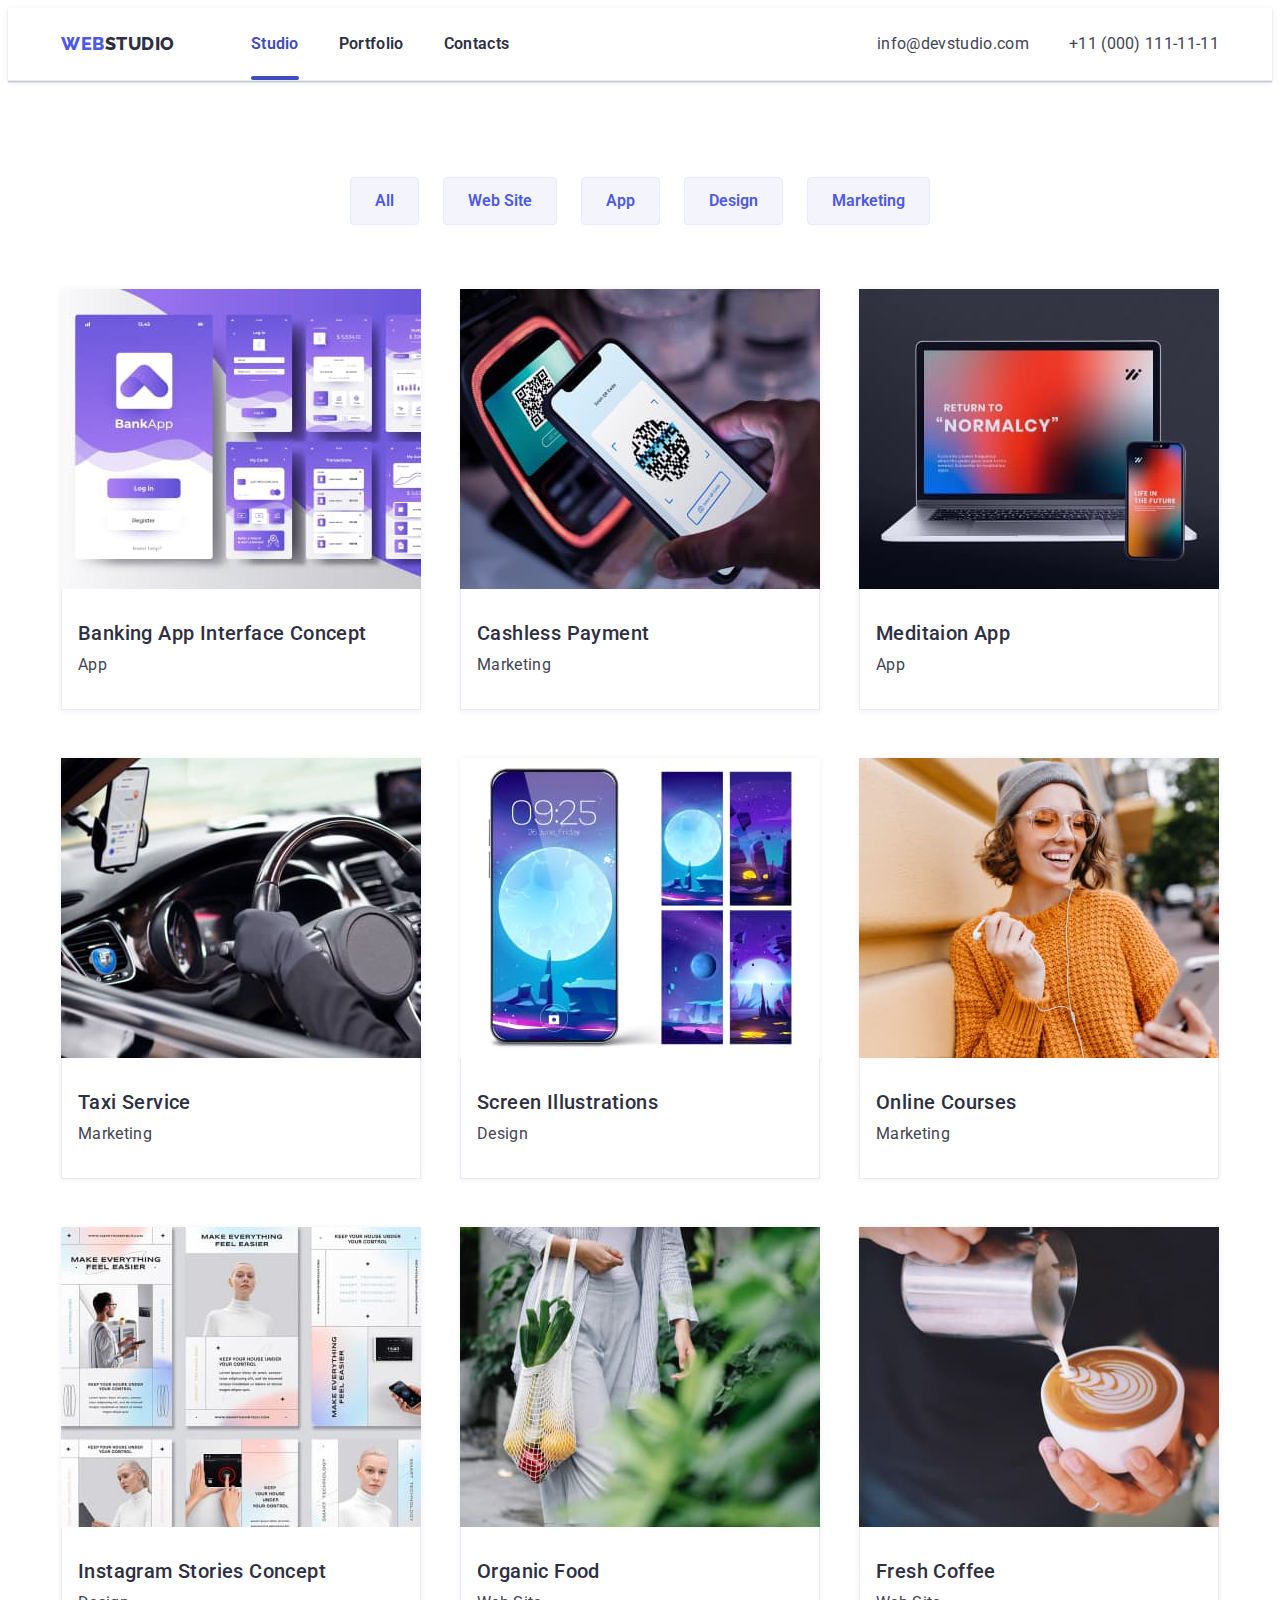
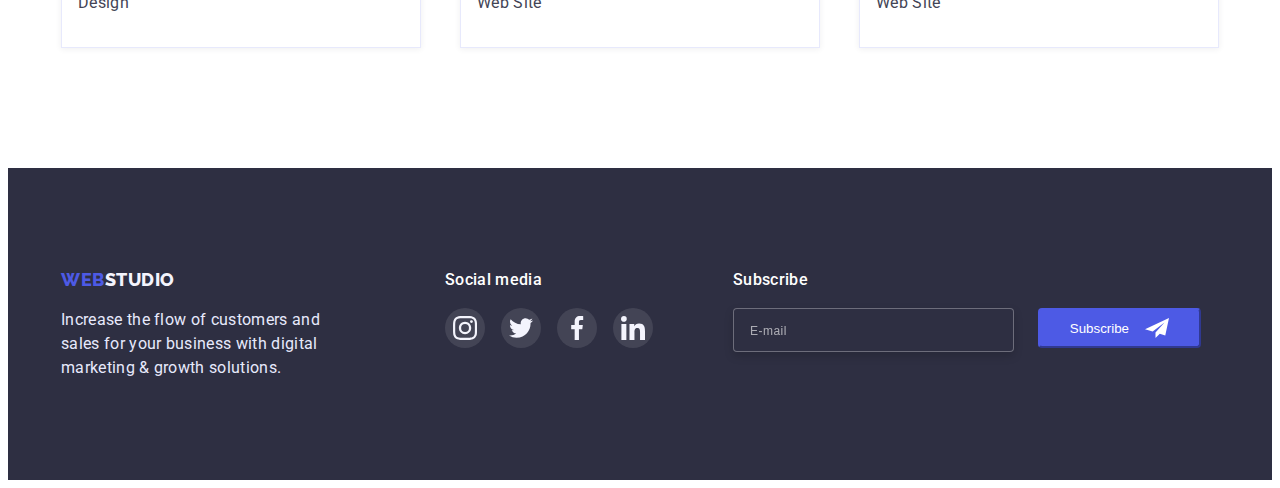
==== commit e22566a9: "DZ7 доопрацювання фінал" ====
--- a/portfolio.html
+++ b/portfolio.html
@@ -33,8 +33,8 @@
         </div>
         <nav class="nav-list">
           <ul class="header-list list">
-            <li class="item"><a class="header-link link" href="./index.html">Studio</a></li>
-            <li class="item"><a class="header-link link current" href="./portfolio.html">Portfolio</a></li>
+            <li class="item"><a class="header-link link current" href="./index.html">Studio</a></li>
+            <li class="item"><a class="header-link link" href="./portfolio.html">Portfolio</a></li>
             <li class="item"><a class="header-link link" href="">Contacts</a></li>
           </ul>
         </nav>
@@ -63,74 +63,82 @@
             <use href="./images/symbol-defs.svg#icon-close"></use>
           </svg>
         </button>
-        <ul class="header-list-mobile list">
-          <li class="item-mobile-link">
-            <a class="header-link-mobile link" href="./index.html">Studio</a>
-          </li>
-          <li class="item-mobile-link">
-            <a class="header-link-mobile link" href="./portfolio.html">Portfolio</a>
-          </li>
-          <li class="item-mobile-link"><a class="header-link-mobile link" href="">Contacts</a></li>
-        </ul>
-        <ul class="header-list-mobile list">
-          <li class="item-mobile-link-contacts">
-            <a class="header-link-adress-mobile link-mobail-tel link" href="tel:110001111111"
-              >+11 (000) 111-11-11</a
-            >
-          </li>
-          <li class="item-mobile-link-contacts">
-            <a class="header-link-adress-mobile link" href="mailto:info@devstudio.com"
-              >info@devstudio.com</a
-            >
-          </li>
-        </ul>
-        <ul class="team-list-link-mobile list">
-          <li class="list-item-svg-mobile">
-            <a class="list-link-svg-mobile" href="">
-              <svg class="team-svg-mobile" width="24" height="24">
-                <use
-                  class="team-svg-icon-mobile"
-                  href="./images/symbol-defs.svg#icon-instagram"
-                ></use>
-              </svg>
-            </a>
-          </li>
-          <li class="list-item-svg-mobile">
-            <a class="list-link-svg-mobile" href="">
-              <svg class="team-svg-mobile" width="24" height="24">
-                <use
-                  class="team-svg-icon-mobile"
-                  href="./images/symbol-defs.svg#icon-twitter"
-                ></use>
-              </svg>
-            </a>
-          </li>
-          <li class="list-item-svg-mobile">
-            <a class="list-link-svg-mobile" href="">
-              <svg class="team-svg-mobile" width="24" height="24">
-                <use
-                  class="team-svg-icon-mobile"
-                  href="./images/symbol-defs.svg#icon-facebook"
-                ></use>
-              </svg>
-            </a>
-          </li>
-          <li class="list-item-svg-mobile">
-            <a class="list-link-svg-mobile" href="">
-              <svg class="team-svg-mobile" width="24" height="24">
-                <use
-                  class="team-svg-icon-mobile"
-                  href="./images/symbol-defs.svg#icon-linkedin"
-                ></use>
-              </svg>
-            </a>
-          </li>
-        </ul>
+        <div class="container-mob-menu">
+          <div class="container-mob-menu-text">
+            <ul class="header-list-mobile-1 list">
+              <li class="item-mobile-link">
+                <a class="header-link-mobile link" href="./index.html">Studio</a>
+              </li>
+              <li class="item-mobile-link">
+                <a class="header-link-mobile link" href="./portfolio.html">Portfolio</a>
+              </li>
+              <li class="item-mobile-link">
+                <a class="header-link-mobile link" href="">Contacts</a>
+              </li>
+            </ul>
+          </div>
+          <div class="container-mob-menu-adress-link">
+            <ul class="header-list-mobile-2 list">
+              <li class="item-mobile-link-contacts item-mobile-link-contacts-number">
+                <a class="header-link-adress-mobile link-mobail-tel link" href="tel:110001111111"
+                  >+11 (000) 111-11-11</a
+                >
+              </li>
+              <li class="item-mobile-link-contacts">
+                <a class="header-link-adress-mobile link" href="mailto:info@devstudio.com"
+                  >info@devstudio.com</a
+                >
+              </li>
+            </ul>
+            <ul class="team-list-link-mobile list">
+              <li class="list-item-svg-mobile">
+                <a class="list-link-svg-mobile" href="">
+                  <svg class="team-svg-mobile" width="24" height="24">
+                    <use
+                      class="team-svg-icon-mobile"
+                      href="./images/symbol-defs.svg#icon-instagram"
+                    ></use>
+                  </svg>
+                </a>
+              </li>
+              <li class="list-item-svg-mobile">
+                <a class="list-link-svg-mobile" href="">
+                  <svg class="team-svg-mobile" width="24" height="24">
+                    <use
+                      class="team-svg-icon-mobile"
+                      href="./images/symbol-defs.svg#icon-twitter"
+                    ></use>
+                  </svg>
+                </a>
+              </li>
+              <li class="list-item-svg-mobile">
+                <a class="list-link-svg-mobile" href="">
+                  <svg class="team-svg-mobile" width="24" height="24">
+                    <use
+                      class="team-svg-icon-mobile"
+                      href="./images/symbol-defs.svg#icon-facebook"
+                    ></use>
+                  </svg>
+                </a>
+              </li>
+              <li class="list-item-svg-mobile">
+                <a class="list-link-svg-mobile" href="">
+                  <svg class="team-svg-mobile" width="24" height="24">
+                    <use
+                      class="team-svg-icon-mobile"
+                      href="./images/symbol-defs.svg#icon-linkedin"
+                    ></use>
+                  </svg>
+                </a>
+              </li>
+            </ul>
+          </div>
+        </div>
       </div>
     </header>
     <main class="main-portfolio">
       <section class="portfolio">
-        <div class="container">
+        <div class="container container-portfolio">
           <h1 class="visually-hidden">Our Portfolio</h1>
           <ul class="portfolio-list pl-btn list">
             <li class="item-btn"><button class="portfolio-btn" type="button">All</button></li>
--- a/css/styles.css
+++ b/css/styles.css
@@ -66,8 +66,9 @@
 /* header */
 
 .container {
-  padding-left: 16px;
-  padding-right: 16px;
+  padding-left: 15px;
+  padding-right: 15px;
+  width: 100%;
 }
 
 .page-header {
@@ -105,21 +106,25 @@
   .header-list {
     display: none;
   }
-.xxx {
-  display: none;
-}
+
   .momile-menu {
     position: fixed;
     width: 100%;
     height: 100%;
-    max-height: 796px;
     z-index: 1000;
     top: 0;
     left: 0;
     background-color: #ffffff;
     padding: 40px;
     display: none;
-    /* box-shadow: 0 0 0 100vmax rgba(0, 0, 0, 0.5); */
+    overflow-y: scroll;
+  }
+
+  .container-mob-menu {
+    display: flex;
+    flex-direction: column;
+    justify-content: space-between;
+    height: 100%;
   }
 
   .mobile-menu-open {
@@ -176,16 +181,6 @@
     color: var(--main-btn-color-2);
   }
 
-  .link-mobail-tel {
-    font-style: normal;
-    font-weight: 600;
-    font-size: 36px;
-    line-height: 40px;
-    text-transform: capitalize;
-    color: var(--main-p-color);
-    transition: color 250ms var(--timing-function);
-  }
-
   .header-link-adress-mobile {
     font-style: normal;
     font-weight: 500;
@@ -196,11 +191,6 @@
     transition: color 250ms var(--timing-function);
   }
 
-  .link-mobail-tel:hover,
-  .link-mobail-tel:focus {
-    color: var(--main-button-color);
-  }
-
   .header-link-adress-mobile:hover,
   .header-link-adress-mobile:focus {
     color: var(--main-button-color);
@@ -212,10 +202,6 @@
 
   .item-mobile-link:not(:last-child) {
     margin-bottom: 40px;
-  }
-
-  .item-mobile-link:last-child {
-    margin-bottom: 184px;
   }
 
   .item-mobile-link-contacts:not(:last-child) {
@@ -247,11 +233,18 @@
 
   .link-mobail-tel {
     font-style: normal;
+    flex-wrap: nowrap;
     font-weight: 600;
-    font-size: 36px;
-    line-height: 40px;
+    font-size: 8vw;
+    line-height: 1.11;
     text-transform: capitalize;
     color: var(--main-p-color);
+    transition: color 250ms var(--timing-function);
+  }
+
+  .link-mobail-tel:hover,
+  .link-mobail-tel:focus {
+    color: var(--main-button-color);
   }
 }
 
@@ -288,6 +281,7 @@
   max-width: 318px;
   width: 100%;
   text-align: center;
+  justify-content: center;
   letter-spacing: 0.02em;
 }
 
@@ -340,8 +334,6 @@
 .values {
   padding-top: 96px;
   padding-bottom: 96px;
-  padding-left: 16px;
-  padding-right: 16px;
 }
 
 .values-container {
@@ -408,9 +400,6 @@
   background: var(--main-comand-bg-color);
   padding-top: 96px;
   padding-bottom: 128px;
-  padding-left: 83px;
-  padding-right: 83px;
-  margin: 0 auto;
 }
 
 .list-item {
@@ -418,12 +407,11 @@
   box-shadow: 0px 1px 6px rgba(46, 47, 66, 0.08), 0px 1px 1px rgba(46, 47, 66, 0.16),
     0px 2px 1px rgba(46, 47, 66, 0.08);
   border-radius: 0px 0px 4px 4px;
-  min-width: 260px;
-  min-height: 428px;
-  /* width: 100%; */
-  /* height: 100%; */
+  max-width: 260px;
+  max-height: 428px;
+  width: 100%;
+  height: 100%;
   margin: 0 auto;
- 
 }
 
 .list-item:not(:last-child) {
@@ -469,7 +457,9 @@
   display: flex;
   justify-content: center;
   gap: 24px;
-  margin-bottom: 32px;
+  padding-bottom: 32px;
+  padding-left: 16px;
+  padding-right: 16px;
 }
 
 .list-item-svg {
@@ -498,8 +488,6 @@
 .customers {
   padding-top: 96px;
   padding-bottom: 96px;
-  padding-left: 16px;
-  padding-right: 16px;
 }
 .customers-title {
   font-weight: 700;
@@ -513,7 +501,7 @@
 }
 .customers-list {
   display: flex;
-  justify-content: space-between;
+  justify-content: center;
   flex-wrap: wrap;
   margin: 0 auto;
   column-gap: 16px;
@@ -544,9 +532,6 @@
 
 /* footer */
 
-.container-footer {
-  /* display: flex; */
-}
 .page-footer {
   background: var(--main-hero-color);
   padding-top: 96px;
@@ -562,7 +547,6 @@
   font-weight: 800;
   font-size: 18px;
   line-height: 1.33;
-  /* display: flex; */
   letter-spacing: 0.03em;
   text-transform: uppercase;
   color: var(--main-logo-color2);
@@ -573,6 +557,10 @@
   color: var(--main-comand-bg-color);
 }
 
+.footer-item {
+  margin-bottom: 72px;
+}
+
 .footer-text {
   font-weight: 400;
   font-size: 16px;
@@ -585,11 +573,10 @@
   justify-content: center;
   text-align: left;
   margin: 0 auto;
+}
+
+.soc-box-footer {
   margin-bottom: 72px;
-}
-
-.soc-box-footer {
-  /* margin-left: 120px; */
 }
 
 .soc-text {
@@ -606,7 +593,6 @@
   display: flex;
   justify-content: center;
   gap: 16px;
-  margin-bottom: 72px;
 }
 
 .list-item-svg-footer {
@@ -637,10 +623,6 @@
   line-height: 1.5;
   letter-spacing: 0.02em;
   color: #ffffff;
-}
-
-.sub-container {
-  /* margin-left: 80px; */
 }
 
 .sub-input {
@@ -655,7 +637,6 @@
   padding-left: 16px;
   color: #ffffff;
   margin-bottom: 16px;
-
 }
 
 .sub-input::placeholder {
@@ -677,7 +658,6 @@
   border-radius: 4px;
   color: #ffffff;
   fill: #ffffff;
-  /* margin-left: 24px; */
   display: flex;
   flex-direction: row;
   justify-content: center;
@@ -696,7 +676,6 @@
 }
 
 .sub-container-btn {
-  /* display: flex; */
   margin-top: 16px;
   width: 100%;
 }
@@ -710,7 +689,7 @@
 
 .pl-btn {
   display: flex;
-flex-wrap: wrap;
+  flex-wrap: wrap;
   justify-content: left;
   gap: 24px;
   margin-bottom: 48px;
@@ -721,6 +700,8 @@
   column-gap: 24px;
   row-gap: 48px;
   flex-wrap: wrap;
+
+  justify-content: space-between;
 }
 
 .portfolio-btn {
--- a/css/mobile.css
+++ b/css/mobile.css
@@ -2,47 +2,54 @@
   /* header */
 
   .container {
-    width: 428px;
     margin: 0 auto;
+  }
+
+  .header-box {
+    width: 425px;
   }
 
   /* -------HERO------- */
 
-  .hero {
+  .hero-container {
     width: 428px;
-    margin: 0 auto;
+  }
+
+  .link-mobail-tel {
+    font-size: 36px;
   }
 
   /* -----------VALUES--------- */
 
-  .values {
-    width: 428px;
-    margin: 0 auto;
+  .values-container {
+    width: 426px;
   }
+
   /* -----------TEAM--------- */
-  .team {
-    width: 428px;
-    margin: 0 auto;
+
+  .container-team {
+    width: 294px;
   }
 
   /* -----------CUSTOMERS--------- */
 
-  .customers {
-    width: 428px;
-    margin: 0 auto;
+  .container-customers {
+    width: 426px;
   }
 
   /* footer */
 
   .page-footer {
-    width: 428px;
     margin: 0 auto;
   }
 
-   /* -----------PORTFOLIO--------- */
+  .container-footer {
+    width: 426px;
+  }
 
-   .portfolio {
-    width: 428px;
-    margin: 0 auto;
-   }
+  /* -----------PORTFOLIO--------- */
+
+  .container-portfolio {
+    width: 426px;
+  }
 }
--- a/css/tablet.css
+++ b/css/tablet.css
@@ -1,10 +1,6 @@
 @media screen and (min-width: 768px) {
   /* header */
 
-  .container {
-    width: 768px;
-  }
-
   .page-header {
     padding: 0;
   }
@@ -21,6 +17,7 @@
     display: flex;
     align-items: center;
     justify-content: space-between;
+    width: 766px;
   }
 
   .header-list {
@@ -74,10 +71,13 @@
 
   /* -------HERO------- */
   .hero {
-    width: 768px;
     padding-bottom: 108px;
     background-image: linear-gradient(rgba(46, 47, 66, 0.7), rgba(46, 47, 66, 0.7)),
       url(../images/hero-image-tab.jpg);
+  }
+
+  .hero-container {
+    width: 768px;
   }
 
   @media (min-device-pixel-ratio: 2), (min-resolution: 192dpi), (min-resolution: 2dppx) {
@@ -91,7 +91,8 @@
     margin-bottom: 40px;
     font-size: 56px;
     line-height: 1.07;
-    width: 494px;
+    max-width: 494px;
+    width: 100%;
   }
 
   /* ------------------МОДАЛЬНЕ ВІКНО---------- */
@@ -102,8 +103,8 @@
   }
   /* -----------VALUES--------- */
 
-  .values {
-    width: 768px;
+  .values-container {
+    width: 766px;
   }
 
   .values-list {
@@ -129,10 +130,11 @@
   }
   /* -----------TEAM--------- */
   .team {
-    width: 768px;
     padding-bottom: 96px;
-    padding-left: 108px;
-    padding-right: 108px;
+  }
+
+  .container-team {
+    width: 582px;
   }
 
   .team-list {
@@ -153,10 +155,8 @@
 
   /* -----------CUSTOMERS--------- */
 
-  .customers {
-    width: 768px;
-    padding-left: 108px;
-    padding-right: 108px;
+  .container-customers {
+    width: 582px;
   }
 
   .customers-item {
@@ -164,19 +164,14 @@
     height: 88px;
   }
 
+  .customers-list {
+    gap: 24px;
+  }
+
   /* footer */
-  .page-footer {
-    width: 768px;
-    padding-left: 108px;
-    padding-right: 164px;
-    margin: 0 auto;
-  }
-
-  .container {
-    padding: 0;
-  }
 
   .container-footer {
+    width: 526px;
     display: flex;
     flex-wrap: wrap;
   }
@@ -219,9 +214,12 @@
 
   /* -----------PORTFOLIO--------- */
   .portfolio {
-    width: 768px;
     padding-top: 64px;
     padding-bottom: 96px;
+  }
+
+  .container-portfolio {
+    width: 766px;
   }
 
   .pl-btn {
--- a/css/desktop.css
+++ b/css/desktop.css
@@ -1,10 +1,8 @@
 @media screen and (min-width: 1200px) {
   /* header */
 
-  .container {
-    width: 1440px;
-    padding-left: 156px;
-    padding-right: 156px;
+  .header-box {
+    width: 1158px;
   }
 
   .logo-link {
@@ -41,8 +39,11 @@
 
   /* -------HERO------- */
 
+  .hero-container {
+    width: 1440px;
+  }
+
   .hero {
-    width: 1440px;
     padding-top: 188px;
     padding-bottom: 188px;
     background-image: linear-gradient(rgba(46, 47, 66, 0.7), rgba(46, 47, 66, 0.7)),
@@ -64,9 +65,12 @@
   }
   /* -----------VALUES--------- */
   .values {
-    width: 1440px;
     padding-top: 120px;
     padding-bottom: 120px;
+  }
+
+  .values-container {
+    width: 1158px;
   }
 
   .values-item {
@@ -95,13 +99,14 @@
   /* -----------WORK--------- */
 
   .work {
-    width: 1440px;
+    padding-bottom: 120px;
+  }
+
+  .container-work {
+    width: 1158px;
     margin: 0 auto;
   }
 
-  .work {
-    padding-bottom: 120px;
-  }
   .work-title {
     font-weight: 700;
     font-size: 36px;
@@ -118,68 +123,46 @@
   }
   /* -----------TEAM--------- */
   .team {
-    width: 1440px;
     padding-top: 120px;
     padding-bottom: 120px;
-    padding-left: 156px;
-    padding-right: 156px;
   }
 
-  .team-item {
-    flex-wrap: nowrap;
-    row-gap: 0px;
-    margin: 0 auto;
-    width: 100%;
+  .container-team {
+    width: 1158px;
   }
 
   /* -----------CUSTOMERS--------- */
   .customers {
-    width: 1440px;
-    padding-left: 156px;
-    padding-right: 156px;
     padding-top: 120px;
     padding-bottom: 120px;
   }
 
-  .customers-list {
-    flex-wrap: nowrap;
-    row-gap: 0px;
+  .container-customers {
+    width: 1158px;
     margin: 0 auto;
-    width: 100%;
   }
 
   /* footer */
-  .container-footer {
-    padding: 0;
-    margin: 0;
-    flex-wrap: nowrap;
-  }
 
   .page-footer {
-    width: 1440px;
     padding-top: 100px;
     padding-bottom: 100px;
-    padding-left: 156px;
-    padding-right: 159px;
-    /* flex-wrap: nowrap; */
   }
 
   .container-footer {
-    width: 100%;
+    width: 1158px;
+    flex-wrap: nowrap;
+    margin: 0 auto;
   }
 
   .footer-item {
-    height: 110px;
-  }
-
-  .footer-text {
-    height: auto;
-    margin: 0;
+    margin-bottom: 0;
   }
 
   .soc-box-footer {
     height: 80px;
     margin-left: 120px;
+    margin-bottom: 0;
   }
 
   .sub-form {
@@ -189,13 +172,12 @@
   /* -----------PORTFOLIO--------- */
 
   .portfolio {
-    width: 1440px;
     padding-top: 96px;
     padding-bottom: 120px;
   }
-  .container {
-    padding-left: 156px;
-    padding-right: 156px;
+
+  .container-portfolio {
+    width: 1158px;
   }
 
   .pl-btn {
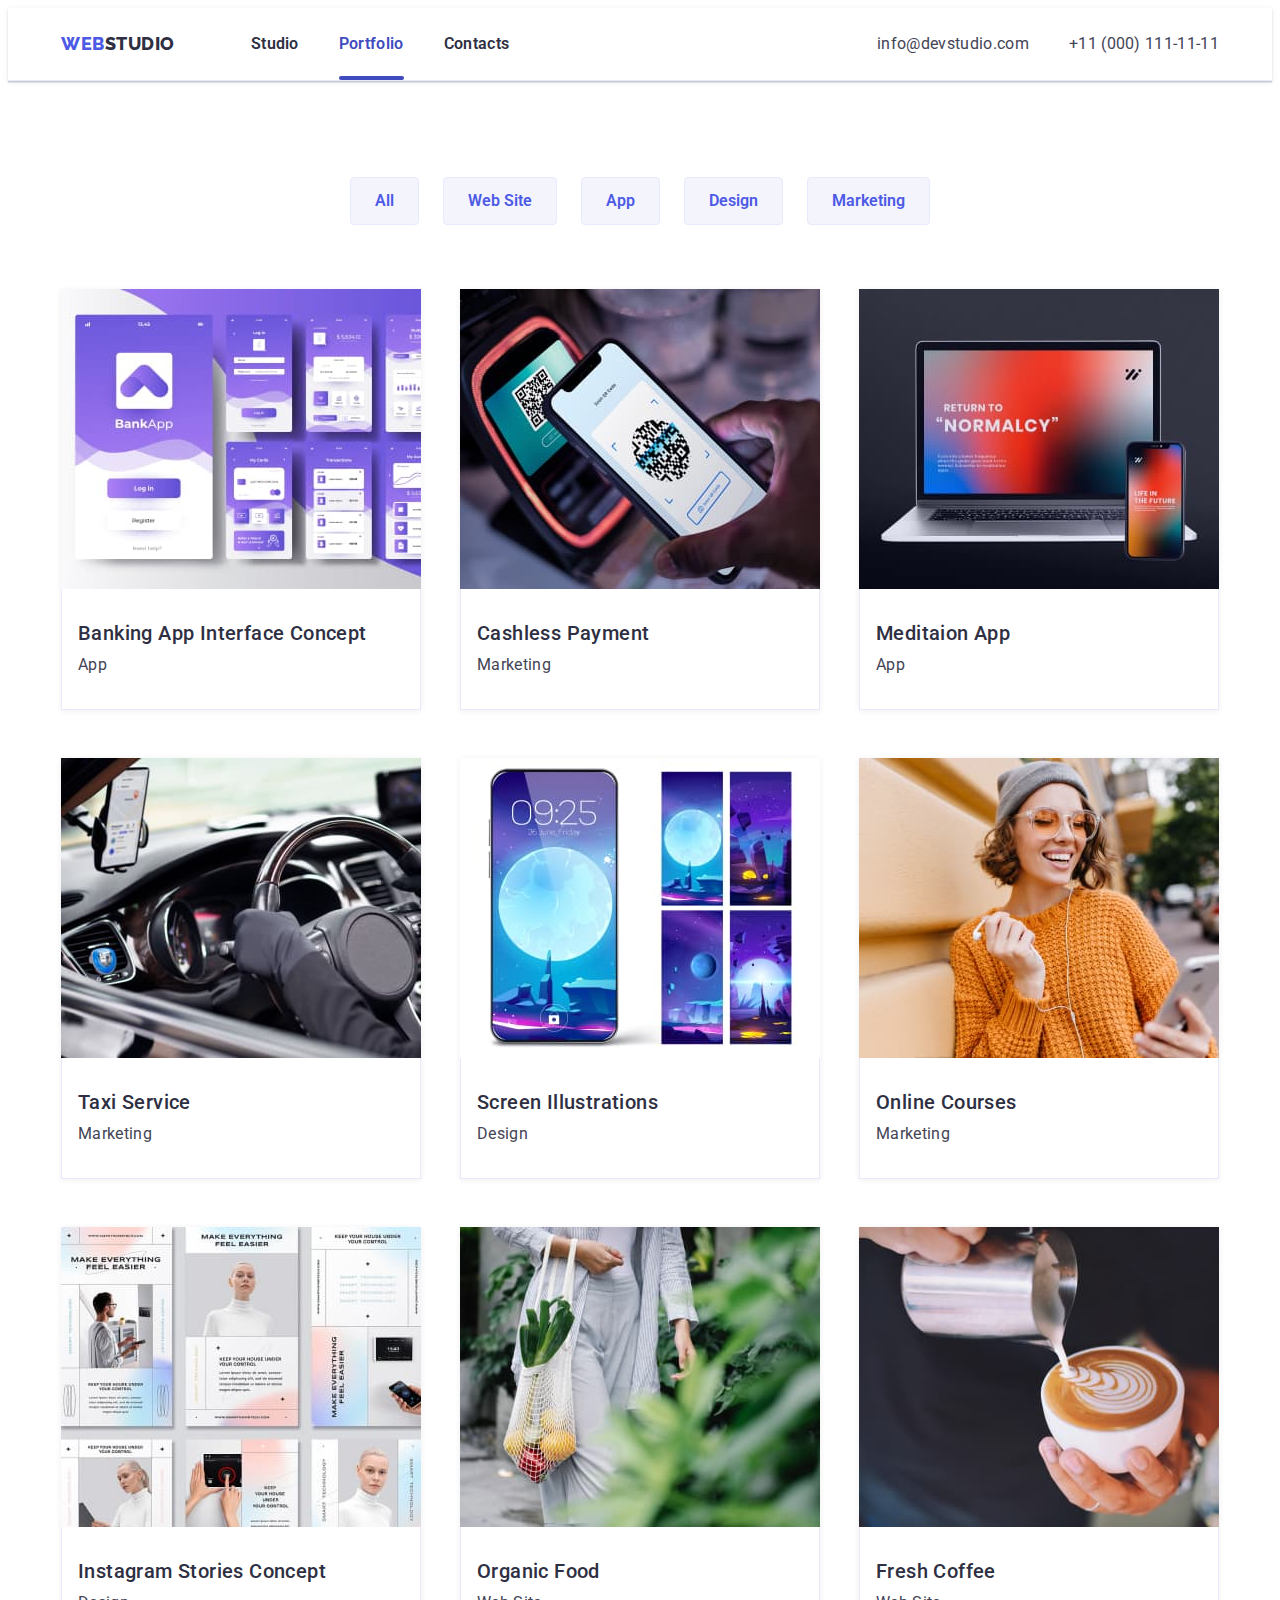
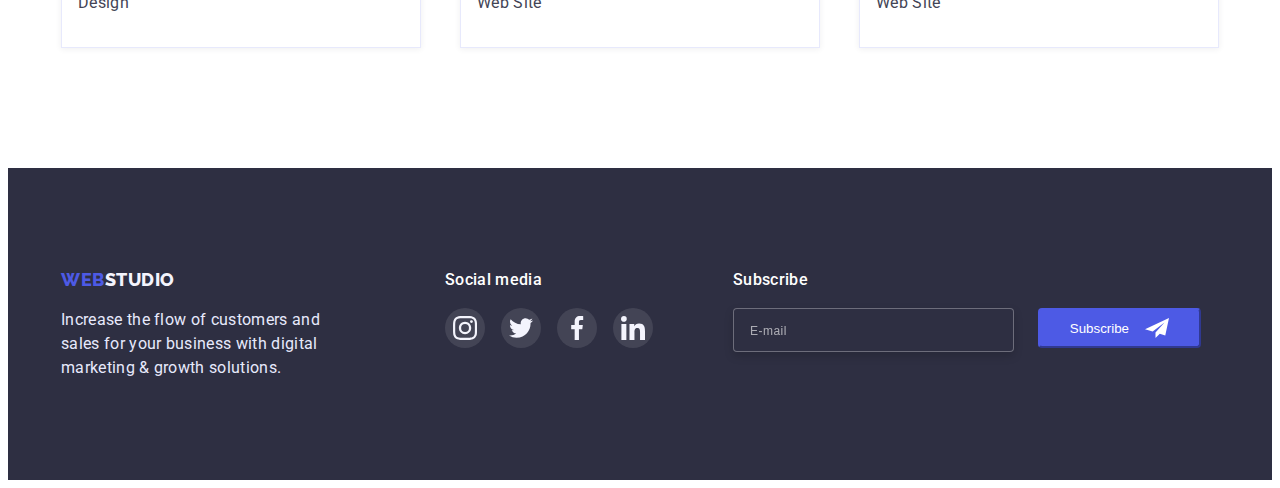
==== commit 337c3c18: "DZ7 доопрацювання 2" ====
--- a/portfolio.html
+++ b/portfolio.html
@@ -33,8 +33,8 @@
         </div>
         <nav class="nav-list">
           <ul class="header-list list">
-            <li class="item"><a class="header-link link current" href="./index.html">Studio</a></li>
-            <li class="item"><a class="header-link link" href="./portfolio.html">Portfolio</a></li>
+            <li class="item"><a class="header-link link" href="./index.html">Studio</a></li>
+            <li class="item"><a class="header-link link current" href="./portfolio.html">Portfolio</a></li>
             <li class="item"><a class="header-link link" href="">Contacts</a></li>
           </ul>
         </nav>
--- a/css/styles.css
+++ b/css/styles.css
@@ -353,6 +353,13 @@
   margin: -1px;
 }
 
+.values-list {
+  display: flex;
+  flex-direction: column;
+  text-align: center;
+  justify-content: center;
+}
+
 .values-item {
   flex-wrap: wrap;
   max-width: 396px;
@@ -450,7 +457,6 @@
 .team-box {
   text-align: center;
   margin-top: 32px;
-  margin-bottom: 32px;
 }
 
 .team-list-link {
--- a/css/tablet.css
+++ b/css/tablet.css
@@ -108,7 +108,7 @@
   }
 
   .values-list {
-    display: flex;
+    flex-direction: row;
     flex-wrap: wrap;
     justify-content: space-between;
     row-gap: 72px;
@@ -118,7 +118,6 @@
   .values-item {
     width: 100%;
     max-width: 351px;
-    margin: 0 auto;
   }
 
   .values-item:not(:last-child) {
--- a/css/desktop.css
+++ b/css/desktop.css
@@ -40,10 +40,11 @@
   /* -------HERO------- */
 
   .hero-container {
-    width: 1440px;
+    width: 1158px;
   }
 
   .hero {
+    width: 1440px;
     padding-top: 188px;
     padding-bottom: 188px;
     background-image: linear-gradient(rgba(46, 47, 66, 0.7), rgba(46, 47, 66, 0.7)),
